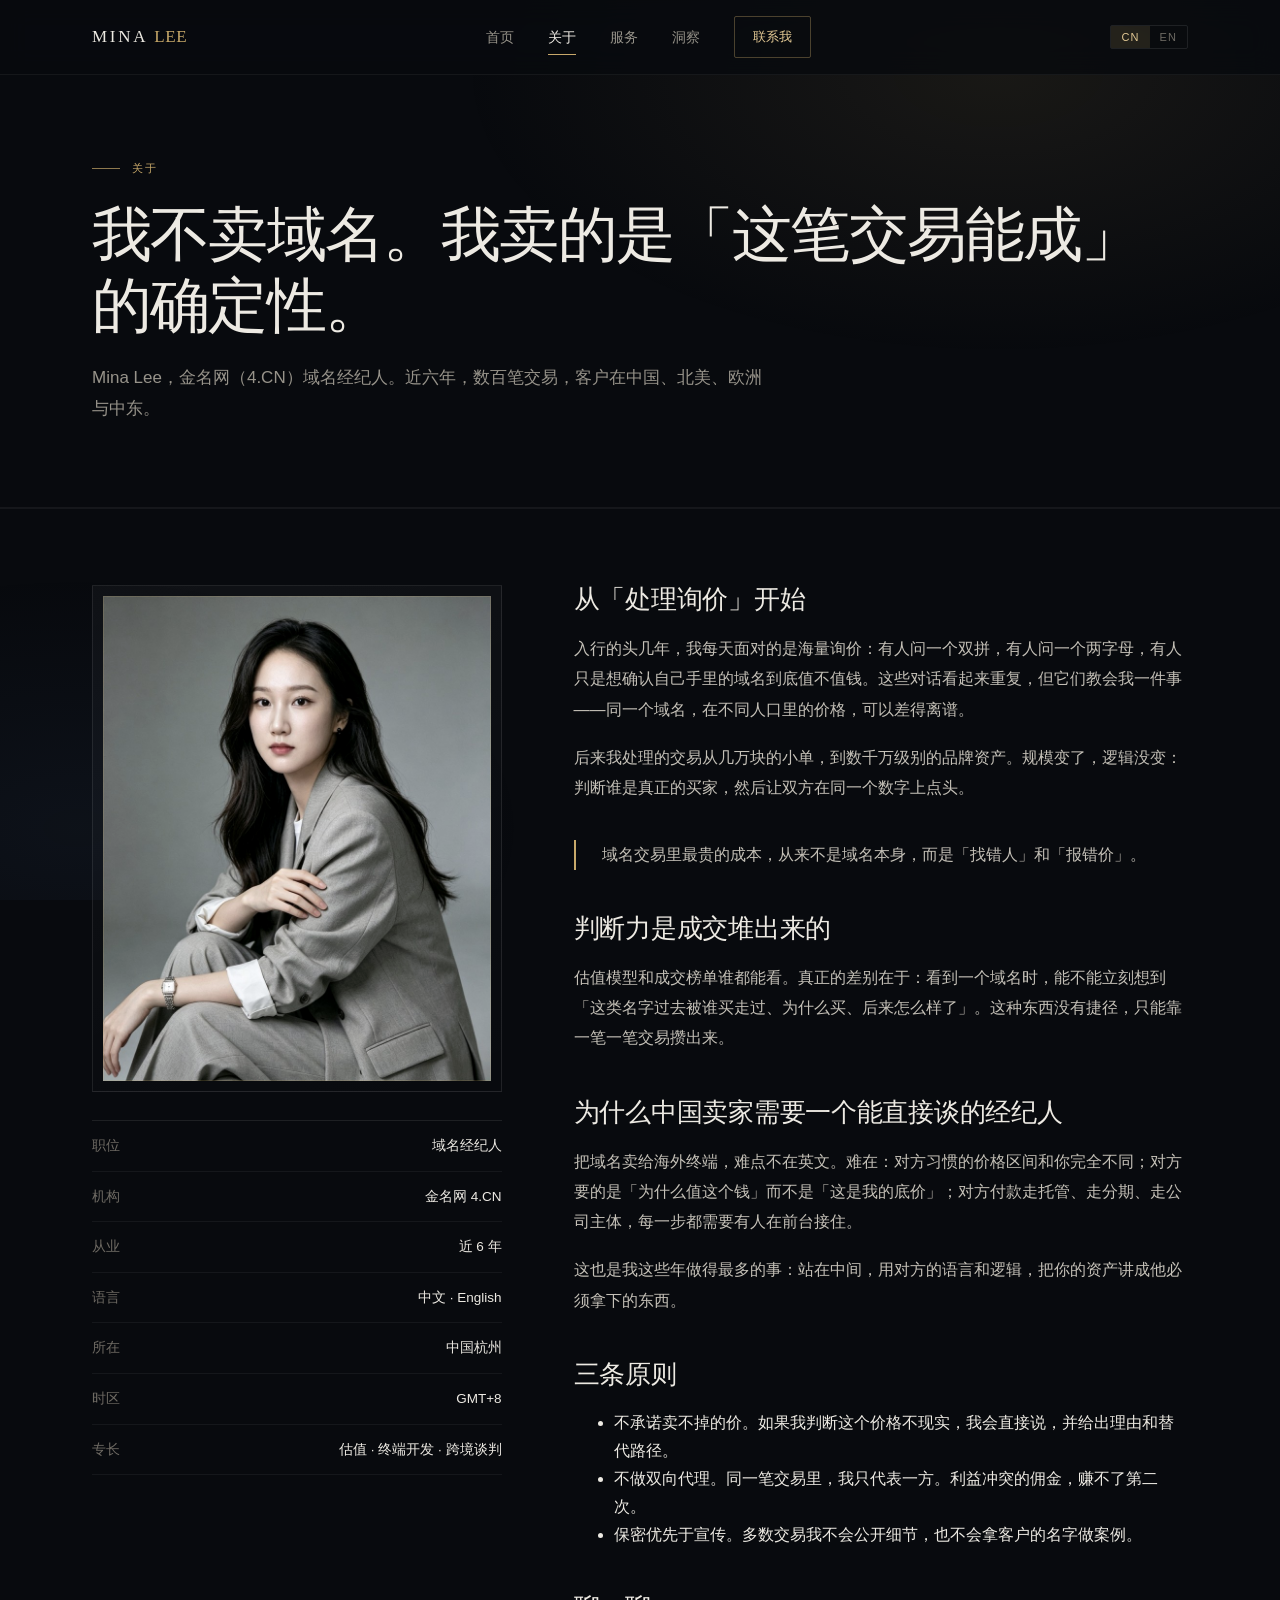
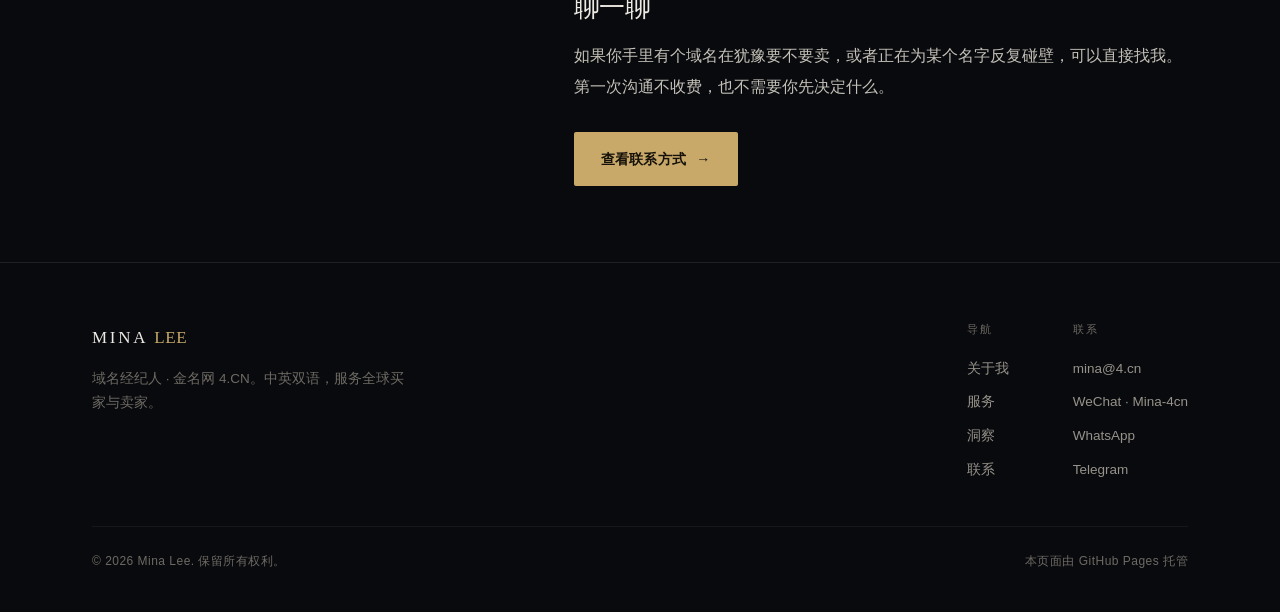
==== about.html @ 1bd28a4d "Migrate canonical URL to minalee3.com; add canonical, OG/Twitter cards, social cover" ====
<!DOCTYPE html>
<html lang="zh-CN">
<head>
<meta charset="UTF-8">
<meta name="viewport" content="width=device-width, initial-scale=1">
<title>关于 Mina Lee — 域名经纪人</title>
<meta name="description" content="Mina Lee，金名网（4.cn）域名经纪人。近六年经手数百笔域名交易，中英双语跨境谈判，服务国内卖家与海外买家。">
<meta name="theme-color" content="#080A0E">
<link rel="canonical" href="https://minalee3.com/about.html">
<meta property="og:title" content="关于 Mina Lee — 域名经纪人">
<meta property="og:description" content="Mina Lee，金名网（4.cn）域名经纪人。近六年经手数百笔域名交易，中英双语跨境谈判，服务国内卖家与海外买家。">
<meta property="og:url" content="https://minalee3.com/about.html">
<meta property="og:site_name" content="Mina Lee">
<meta property="og:type" content="website">
<meta property="og:image" content="https://minalee3.com/assets/og-cover.jpg">
<meta property="og:image:width" content="1200">
<meta property="og:image:height" content="630">
<meta property="og:image:alt" content="Mina Lee — Domain Broker at 4.CN">
<meta property="og:locale" content="zh_CN">
<meta property="og:locale:alternate" content="en_US">
<meta name="twitter:card" content="summary_large_image">
<meta name="twitter:image" content="https://minalee3.com/assets/og-cover.jpg">
<link rel="icon" href="favicon.svg" type="image/svg+xml">
<link rel="stylesheet" href="assets/style.css">
</head>
<body data-title-zh="关于 Mina Lee — 域名经纪人" data-title-en="About Mina Lee — Domain Broker">

<header class="site-header">
  <div class="wrap header-inner">
    <a class="brand" href="index.html">MINA<span>LEE</span></a>
    <nav class="nav" id="nav">
      <a href="index.html" data-zh="首页" data-en="Home">首页</a>
      <a href="about.html" class="is-current" data-zh="关于" data-en="About">关于</a>
      <a href="services.html" data-zh="服务" data-en="Services">服务</a>
      <a href="insights.html" data-zh="洞察" data-en="Insights">洞察</a>
      <a href="contact.html" class="nav-cta" data-zh="联系我" data-en="Get in touch">联系我</a>
    </nav>
    <div class="header-right">
      <div class="lang" role="group" aria-label="Language">
        <button type="button" data-lang="zh" class="is-active">CN</button>
        <button type="button" data-lang="en">EN</button>
      </div>
      <button class="menu-btn" type="button" aria-label="Menu"><i></i></button>
    </div>
  </div>
</header>

<main>

  <section class="page-head">
    <div class="wrap">
      <p class="eyebrow" data-zh="关于" data-en="About">关于</p>
      <h1 data-zh="我不卖域名。我卖的是「这笔交易能成」的确定性。" data-en="I don't sell domains. I sell certainty that the deal closes.">我不卖域名。我卖的是「这笔交易能成」的确定性。</h1>
      <p class="lede" data-zh="Mina Lee，金名网（4.CN）域名经纪人。近六年，数百笔交易，客户在中国、北美、欧洲与中东。"
         data-en="Mina Lee, domain broker at 4.CN. Nearly six years, hundreds of transactions, clients across China, North America, Europe and the Middle East.">Mina Lee，金名网（4.CN）域名经纪人。近六年，数百笔交易，客户在中国、北美、欧洲与中东。</p>
    </div>
  </section>

  <section class="block tight">
    <div class="wrap">
      <div class="about-grid">

        <aside class="side">
          <div class="portrait-frame">
            <img src="assets/portrait.jpg" alt="Mina Lee, domain broker at 4.CN" width="800" height="1000">
          </div>
          <dl class="facts">
            <div class="fact"><dt data-zh="职位" data-en="Role">职位</dt><dd data-zh="域名经纪人" data-en="Domain Broker">域名经纪人</dd></div>
            <div class="fact"><dt data-zh="机构" data-en="Firm">机构</dt><dd>金名网 4.CN</dd></div>
            <div class="fact"><dt data-zh="从业" data-en="Since">从业</dt><dd data-zh="近 6 年" data-en="~6 years">近 6 年</dd></div>
            <div class="fact"><dt data-zh="语言" data-en="Languages">语言</dt><dd data-zh="中文 · English" data-en="Mandarin · English">中文 · English</dd></div>
            <div class="fact"><dt data-zh="所在" data-en="Based in">所在</dt><dd data-zh="中国杭州" data-en="Hangzhou, China">中国杭州</dd></div>
            <div class="fact"><dt data-zh="时区" data-en="Timezone">时区</dt><dd>GMT+8</dd></div>
            <div class="fact"><dt data-zh="专长" data-en="Focus">专长</dt><dd data-zh="估值 · 终端开发 · 跨境谈判" data-en="Valuation · Outreach · Cross-border">估值 · 终端开发 · 跨境谈判</dd></div>
          </dl>
        </aside>

        <div class="prose">
          <h2 data-zh="从「处理询价」开始" data-en="Starting from the inbox">从「处理询价」开始</h2>
          <p data-zh="入行的头几年，我每天面对的是海量询价：有人问一个双拼，有人问一个两字母，有人只是想确认自己手里的域名到底值不值钱。这些对话看起来重复，但它们教会我一件事——同一个域名，在不同人口里的价格，可以差得离谱。"
             data-en="My first years were spent in the inbox: quote requests for pinyin names, two-letter .coms, and plenty of owners simply asking what their name was worth. The conversations looked repetitive, but they taught me one thing — the same domain can carry wildly different prices depending on who is asking.">入行的头几年，我每天面对的是海量询价：有人问一个双拼，有人问一个两字母，有人只是想确认自己手里的域名到底值不值钱。这些对话看起来重复，但它们教会我一件事——同一个域名，在不同人口里的价格，可以差得离谱。</p>

          <p data-zh="后来我处理的交易从几万块的小单，到数千万级别的品牌资产。规模变了，逻辑没变：判断谁是真正的买家，然后让双方在同一个数字上点头。"
             data-en="Later the deals ranged from tens of thousands of RMB to brand assets in the tens of millions. The scale changed; the logic didn't — identify the real buyer, then get both sides to nod at the same number.">后来我处理的交易从几万块的小单，到数千万级别的品牌资产。规模变了，逻辑没变：判断谁是真正的买家，然后让双方在同一个数字上点头。</p>

          <p class="pull" data-zh="域名交易里最贵的成本，从来不是域名本身，而是「找错人」和「报错价」。"
             data-en="The most expensive thing in a domain deal is never the domain. It's talking to the wrong person, and quoting the wrong number.">域名交易里最贵的成本，从来不是域名本身，而是「找错人」和「报错价」。</p>

          <h2 data-zh="判断力是成交堆出来的" data-en="Judgement is built from closings">判断力是成交堆出来的</h2>
          <p data-zh="估值模型和成交榜单谁都能看。真正的差别在于：看到一个域名时，能不能立刻想到「这类名字过去被谁买走过、为什么买、后来怎么样了」。这种东西没有捷径，只能靠一笔一笔交易攒出来。"
             data-en="Anyone can read a valuation model or a sales chart. The difference is whether you can look at a new name and immediately recall who bought something like it, why, and what happened next. There is no shortcut to that — only transaction after transaction.">估值模型和成交榜单谁都能看。真正的差别在于：看到一个域名时，能不能立刻想到「这类名字过去被谁买走过、为什么买、后来怎么样了」。这种东西没有捷径，只能靠一笔一笔交易攒出来。</p>

          <h2 data-zh="为什么中国卖家需要一个能直接谈的经纪人" data-en="Why Chinese sellers need a broker who can actually talk">为什么中国卖家需要一个能直接谈的经纪人</h2>
          <p data-zh="把域名卖给海外终端，难点不在英文。难在：对方习惯的价格区间和你完全不同；对方要的是「为什么值这个钱」而不是「这是我的底价」；对方付款走托管、走分期、走公司主体，每一步都需要有人在前台接住。"
             data-en="Selling to an overseas end-user is not mainly a language problem. Their price expectations differ from yours; they want a reason, not a floor; payment runs through escrow, instalments and corporate entities — and someone has to hold every step together.">把域名卖给海外终端，难点不在英文。难在：对方习惯的价格区间和你完全不同；对方要的是「为什么值这个钱」而不是「这是我的底价」；对方付款走托管、走分期、走公司主体，每一步都需要有人在前台接住。</p>
          <p data-zh="这也是我这些年做得最多的事：站在中间，用对方的语言和逻辑，把你的资产讲成他必须拿下的东西。"
             data-en="That is most of what I have done for years: standing in the middle, using their language and their logic, to reframe your asset as something they have to own.">这也是我这些年做得最多的事：站在中间，用对方的语言和逻辑，把你的资产讲成他必须拿下的东西。</p>

          <h2 data-zh="三条原则" data-en="Three principles">三条原则</h2>
          <ul>
            <li data-zh="不承诺卖不掉的价。如果我判断这个价格不现实，我会直接说，并给出理由和替代路径。" data-en="No promises I can't keep. If a price is unrealistic, I say so, with reasons and alternatives.">不承诺卖不掉的价。如果我判断这个价格不现实，我会直接说，并给出理由和替代路径。</li>
            <li data-zh="不做双向代理。同一笔交易里，我只代表一方。利益冲突的佣金，赚不了第二次。" data-en="Never represent both sides. One mandate per deal — conflicted commission is a one-time gain.">不做双向代理。同一笔交易里，我只代表一方。利益冲突的佣金，赚不了第二次。</li>
            <li data-zh="保密优先于宣传。多数交易我不会公开细节，也不会拿客户的名字做案例。" data-en="Confidentiality over marketing. Most deals stay private, and client names are never used as case studies.">保密优先于宣传。多数交易我不会公开细节，也不会拿客户的名字做案例。</li>
          </ul>

          <h2 data-zh="聊一聊" data-en="Let's talk">聊一聊</h2>
          <p data-zh="如果你手里有个域名在犹豫要不要卖，或者正在为某个名字反复碰壁，可以直接找我。第一次沟通不收费，也不需要你先决定什么。"
             data-en="If you're sitting on a name and unsure whether to sell, or you've hit a wall on one you want to buy, just reach out. The first conversation is free and commits you to nothing.">如果你手里有个域名在犹豫要不要卖，或者正在为某个名字反复碰壁，可以直接找我。第一次沟通不收费，也不需要你先决定什么。</p>
          <a class="btn btn-primary" href="contact.html" style="margin-top:12px;">
            <span data-zh="查看联系方式" data-en="Contact details">查看联系方式</span><span class="arw">→</span>
          </a>
        </div>

      </div>
    </div>
  </section>

</main>

<footer class="site-footer">
  <div class="wrap">
    <div class="foot-grid">
      <div class="foot-brand">
        <a class="brand" href="index.html">MINA<span>LEE</span></a>
        <p data-zh="域名经纪人 · 金名网 4.CN。中英双语，服务全球买家与卖家。"
           data-en="Domain broker at 4.CN. Bilingual service for buyers and sellers worldwide.">域名经纪人 · 金名网 4.CN。中英双语，服务全球买家与卖家。</p>
      </div>
      <div class="foot-links">
        <div class="foot-col">
          <h4 data-zh="导航" data-en="Site">导航</h4>
          <a href="about.html" data-zh="关于我" data-en="About">关于我</a>
          <a href="services.html" data-zh="服务" data-en="Services">服务</a>
          <a href="insights.html" data-zh="洞察" data-en="Insights">洞察</a>
          <a href="contact.html" data-zh="联系" data-en="Contact">联系</a>
        </div>
        <div class="foot-col">
          <h4 data-zh="联系" data-en="Reach me">联系</h4>
          <a href="mailto:mina@4.cn">mina@4.cn</a>
          <a href="contact.html">WeChat · Mina-4cn</a>
          <a href="https://wa.me/8618758298970" target="_blank" rel="noopener">WhatsApp</a>
          <a href="https://t.me/minalee309" target="_blank" rel="noopener">Telegram</a>
        </div>
      </div>
    </div>
    <div class="foot-bottom">
      <span>© <span id="yr">2026</span> Mina Lee. <span data-zh="保留所有权利。" data-en="All rights reserved.">保留所有权利。</span></span>
      <span data-zh="本页面由 GitHub Pages 托管" data-en="Hosted on GitHub Pages">本页面由 GitHub Pages 托管</span>
    </div>
  </div>
</footer>

<script src="assets/main.js"></script>
</body>
</html>
---- assets/style.css ----
/* ==========================================================================
   Mina Lee — Domain Broker
   Dark editorial theme · bilingual
   ========================================================================== */

:root {
  --bg: #080A0E;
  --bg-2: #0C0F15;
  --panel: #10141C;
  --panel-2: #141922;
  --line: rgba(255, 255, 255, 0.09);
  --line-soft: rgba(255, 255, 255, 0.055);
  --gold: #C8A96A;
  --gold-soft: #E2C894;
  --gold-dim: rgba(200, 169, 106, 0.35);
  --text: #EDEAE3;
  --muted: #97938A;
  --muted-2: #6E6A63;
  --serif: "Georgia", "Times New Roman", "Songti SC", "Noto Serif SC", "Source Han Serif SC", serif;
  --sans: -apple-system, BlinkMacSystemFont, "SF Pro Text", "Helvetica Neue", "PingFang SC", "Hiragino Sans GB", "Microsoft YaHei", sans-serif;
  --wrap: 1160px;
  --ease: cubic-bezier(0.22, 0.61, 0.36, 1);
}

* { box-sizing: border-box; }

html {
  scroll-behavior: smooth;
  -webkit-text-size-adjust: 100%;
}

body {
  margin: 0;
  background: var(--bg);
  color: var(--text);
  font-family: var(--sans);
  font-size: 16px;
  line-height: 1.75;
  -webkit-font-smoothing: antialiased;
  text-rendering: optimizeLegibility;
}

body::before {
  content: "";
  position: fixed;
  inset: 0;
  pointer-events: none;
  z-index: 0;
  background:
    radial-gradient(60% 45% at 78% 8%, rgba(200, 169, 106, 0.09), transparent 70%),
    radial-gradient(50% 40% at 6% 92%, rgba(80, 110, 160, 0.08), transparent 70%);
}

img { max-width: 100%; display: block; }

a {
  color: inherit;
  text-decoration: none;
  transition: color 0.25s var(--ease), border-color 0.25s var(--ease), background 0.25s var(--ease);
}

::selection { background: rgba(200, 169, 106, 0.28); color: #fff; }

.wrap {
  width: 100%;
  max-width: var(--wrap);
  margin: 0 auto;
  padding: 0 32px;
  position: relative;
  z-index: 1;
}

/* ---------- Type ---------- */

h1, h2, h3, h4 {
  font-family: var(--serif);
  font-weight: 400;
  letter-spacing: -0.01em;
  margin: 0;
  line-height: 1.18;
}

p { margin: 0 0 1.1em; }

.eyebrow {
  font-family: var(--sans);
  font-size: 11px;
  letter-spacing: 0.22em;
  text-transform: uppercase;
  color: var(--gold);
  margin: 0 0 22px;
  display: flex;
  align-items: center;
  gap: 12px;
}

.eyebrow::before {
  content: "";
  width: 28px;
  height: 1px;
  background: var(--gold);
  opacity: 0.7;
}

.lede {
  color: var(--muted);
  font-size: 17px;
  line-height: 1.85;
  max-width: 40em;
}

.section-head {
  max-width: 760px;
  margin-bottom: 56px;
}

.section-head h2 {
  font-size: clamp(28px, 3.4vw, 44px);
  margin-bottom: 18px;
}

.section-head p {
  color: var(--muted);
  font-size: 16px;
  margin: 0;
}

section.block {
  padding: 104px 0;
  border-top: 1px solid var(--line-soft);
  position: relative;
  z-index: 1;
}

section.block.tight { padding: 76px 0; }

/* ---------- Header ---------- */

.site-header {
  position: sticky;
  top: 0;
  z-index: 50;
  background: rgba(8, 10, 14, 0.82);
  backdrop-filter: saturate(180%) blur(14px);
  -webkit-backdrop-filter: saturate(180%) blur(14px);
  border-bottom: 1px solid var(--line-soft);
}

.header-inner {
  display: flex;
  align-items: center;
  justify-content: space-between;
  gap: 24px;
  height: 74px;
}

.brand {
  font-family: var(--serif);
  font-size: 17px;
  letter-spacing: 0.16em;
  white-space: nowrap;
}

.brand span {
  color: var(--gold);
  margin-left: 6px;
  letter-spacing: 0.04em;
}

.nav {
  display: flex;
  align-items: center;
  gap: 34px;
  font-size: 14px;
}

.nav a {
  color: var(--muted);
  position: relative;
  padding: 4px 0;
}

.nav a:hover, .nav a.is-current { color: var(--text); }

.nav a.is-current::after {
  content: "";
  position: absolute;
  left: 0;
  right: 0;
  bottom: -2px;
  height: 1px;
  background: var(--gold);
}

.nav-cta {
  border: 1px solid var(--gold-dim) !important;
  padding: 9px 18px !important;
  color: var(--gold-soft) !important;
  border-radius: 2px;
  font-size: 13px;
}

.nav-cta:hover {
  background: rgba(200, 169, 106, 0.1);
  border-color: var(--gold) !important;
}

.header-right {
  display: flex;
  align-items: center;
  gap: 16px;
}

.lang {
  display: flex;
  border: 1px solid var(--line);
  border-radius: 2px;
  overflow: hidden;
}

.lang button {
  appearance: none;
  border: 0;
  background: transparent;
  color: var(--muted-2);
  font-family: var(--sans);
  font-size: 11px;
  letter-spacing: 0.1em;
  padding: 5px 10px;
  cursor: pointer;
  transition: all 0.2s var(--ease);
}

.lang button.is-active {
  background: rgba(200, 169, 106, 0.14);
  color: var(--gold-soft);
}

.menu-btn {
  display: none;
  appearance: none;
  background: transparent;
  border: 1px solid var(--line);
  border-radius: 2px;
  width: 38px;
  height: 34px;
  cursor: pointer;
  position: relative;
}

.menu-btn i,
.menu-btn i::before,
.menu-btn i::after {
  position: absolute;
  left: 50%;
  width: 16px;
  height: 1px;
  background: var(--text);
  transform: translateX(-50%);
  transition: 0.25s var(--ease);
}

.menu-btn i { top: 50%; }
.menu-btn i::before { content: ""; top: -5px; left: 0; transform: none; }
.menu-btn i::after { content: ""; top: 5px; left: 0; transform: none; }

/* ---------- Hero ---------- */

.hero {
  padding: 96px 0 88px;
  position: relative;
  z-index: 1;
}

.hero-grid {
  display: grid;
  grid-template-columns: 1.12fr 0.88fr;
  gap: 72px;
  align-items: center;
}

.hero h1 {
  font-size: clamp(46px, 6.6vw, 86px);
  line-height: 0.98;
  letter-spacing: -0.03em;
  margin-bottom: 26px;
}

.hero h1 em {
  font-style: normal;
  color: var(--gold);
}

.hero-sub {
  font-family: var(--serif);
  font-size: clamp(20px, 2.3vw, 27px);
  line-height: 1.5;
  color: var(--text);
  margin: 0 0 22px;
  max-width: 17em;
}

.hero-copy {
  color: var(--muted);
  font-size: 16px;
  max-width: 34em;
  margin-bottom: 34px;
}

.actions {
  display: flex;
  flex-wrap: wrap;
  gap: 14px;
  margin-bottom: 56px;
}

.btn {
  display: inline-flex;
  align-items: center;
  gap: 10px;
  padding: 14px 26px;
  border-radius: 2px;
  font-size: 14px;
  letter-spacing: 0.02em;
  border: 1px solid transparent;
}

.btn-primary {
  background: var(--gold);
  color: #16120A;
  font-weight: 600;
}

.btn-primary:hover { background: var(--gold-soft); }

.btn-ghost {
  border-color: var(--line);
  color: var(--text);
}

.btn-ghost:hover { border-color: var(--gold-dim); color: var(--gold-soft); }

.btn .arw { transition: transform 0.25s var(--ease); }
.btn:hover .arw { transform: translateX(4px); }

/* stats */

.stats {
  display: grid;
  grid-template-columns: repeat(4, 1fr);
  border-top: 1px solid var(--line);
  padding-top: 30px;
  gap: 18px;
}

.stat .num {
  font-family: var(--serif);
  font-size: clamp(22px, 2.5vw, 30px);
  line-height: 1.2;
  color: var(--text);
  display: block;
  white-space: nowrap;
}

.stat .num small {
  font-size: 13px;
  color: var(--muted);
  margin-left: 3px;
  font-family: var(--sans);
}

.stat .num .cur {
  font-family: var(--sans);
  font-size: 0.62em;
  margin-right: 1px;
  color: var(--muted);
  vertical-align: 0.12em;
}

.stat .lab {
  font-size: 11px;
  letter-spacing: 0.12em;
  text-transform: uppercase;
  color: var(--muted-2);
  margin-top: 8px;
  display: block;
  line-height: 1.45;
}

/* portrait */

.portrait {
  position: relative;
}

.portrait-frame {
  position: relative;
  border: 1px solid var(--line);
  padding: 10px;
  background: linear-gradient(160deg, rgba(255,255,255,0.035), rgba(255,255,255,0.005));
}

.portrait-frame::after {
  content: "";
  position: absolute;
  inset: 10px;
  border: 1px solid rgba(200, 169, 106, 0.18);
  pointer-events: none;
}

.portrait-frame img {
  width: 100%;
  height: auto;
  aspect-ratio: 4 / 5;
  object-fit: cover;
  filter: grayscale(0.15) contrast(1.02);
}

.portrait-tag {
  position: absolute;
  left: -18px;
  bottom: 34px;
  background: var(--bg);
  border: 1px solid var(--line);
  border-left: 2px solid var(--gold);
  padding: 10px 16px;
  font-size: 11px;
  letter-spacing: 0.14em;
  text-transform: uppercase;
  color: var(--muted);
}

/* ---------- Cards / services ---------- */

.svc-grid {
  display: grid;
  grid-template-columns: repeat(3, 1fr);
  gap: 1px;
  background: var(--line);
  border: 1px solid var(--line);
}

.svc {
  background: var(--bg);
  padding: 40px 32px 44px;
  transition: background 0.3s var(--ease);
  position: relative;
}

.svc:hover { background: var(--panel); }

.svc .idx {
  font-size: 11px;
  letter-spacing: 0.16em;
  color: var(--gold);
  display: block;
  margin-bottom: 26px;
}

.svc h3 {
  font-size: 21px;
  margin-bottom: 14px;
}

.svc p {
  font-size: 14.5px;
  color: var(--muted);
  line-height: 1.8;
  margin-bottom: 0;
}

.svc ul {
  list-style: none;
  margin: 20px 0 0;
  padding: 0;
  font-size: 13.5px;
  color: var(--muted);
}

.svc ul li {
  padding: 7px 0;
  border-top: 1px solid var(--line-soft);
  display: flex;
  gap: 10px;
}

.svc ul li::before {
  content: "—";
  color: var(--gold-dim);
}

/* ---------- Process ---------- */

.steps {
  display: grid;
  grid-template-columns: repeat(4, 1fr);
  gap: 40px;
  counter-reset: step;
}

.step {
  border-top: 1px solid var(--line);
  padding-top: 24px;
  position: relative;
}

.step::before {
  counter-increment: step;
  content: "0" counter(step);
  font-family: var(--serif);
  font-size: 13px;
  color: var(--gold);
  letter-spacing: 0.1em;
  display: block;
  margin-bottom: 14px;
}

.step h3 {
  font-size: 17px;
  margin-bottom: 10px;
}

.step p {
  font-size: 14px;
  color: var(--muted);
  margin: 0;
  line-height: 1.8;
}

/* ---------- Case studies ---------- */

.cases {
  display: grid;
  grid-template-columns: repeat(3, 1fr);
  gap: 24px;
}

.case {
  border: 1px solid var(--line);
  background: linear-gradient(180deg, rgba(255,255,255,0.022), transparent 55%);
  padding: 30px 28px 32px;
  display: flex;
  flex-direction: column;
  transition: border-color 0.3s var(--ease), transform 0.3s var(--ease);
}

.case:hover {
  border-color: var(--gold-dim);
  transform: translateY(-3px);
}

.case .kind {
  font-size: 10.5px;
  letter-spacing: 0.18em;
  text-transform: uppercase;
  color: var(--gold);
  margin-bottom: 18px;
}

.case h3 {
  font-size: 22px;
  margin-bottom: 6px;
  font-family: var(--serif);
}

.case .amount {
  font-family: var(--serif);
  font-size: 26px;
  color: var(--gold-soft);
  margin: 14px 0 18px;
  letter-spacing: -0.01em;
}

.case .amount small {
  font-size: 12px;
  color: var(--muted-2);
  font-family: var(--sans);
  letter-spacing: 0.06em;
  display: block;
  margin-top: 4px;
}

.case p {
  font-size: 14px;
  color: var(--muted);
  line-height: 1.8;
  margin: 0;
}

.case .meta {
  margin-top: auto;
  padding-top: 20px;
  border-top: 1px solid var(--line-soft);
  font-size: 12px;
  color: var(--muted-2);
  display: flex;
  justify-content: space-between;
  letter-spacing: 0.04em;
}

/* ---------- Talks (discretion section) ---------- */

.talks {
  display: grid;
  grid-template-columns: repeat(3, 1fr);
  gap: 36px;
}

.talk {
  border-top: 1px solid var(--line);
  padding-top: 22px;
}

.talk h3 {
  font-size: 16.5px;
  margin-bottom: 10px;
}

.talk p {
  font-size: 14px;
  color: var(--muted);
  margin: 0;
  line-height: 1.8;
}

/* ---------- Quotes ---------- */

.quotes {
  display: grid;
  grid-template-columns: repeat(2, 1fr);
  gap: 24px;
}

.quote {
  border-left: 2px solid var(--gold-dim);
  padding: 6px 0 6px 28px;
}

.quote p {
  font-family: var(--serif);
  font-size: 19px;
  line-height: 1.65;
  color: var(--text);
  margin-bottom: 18px;
}

.quote cite {
  font-style: normal;
  font-size: 12.5px;
  color: var(--muted-2);
  letter-spacing: 0.08em;
  text-transform: uppercase;
}

/* ---------- List rows (insights) ---------- */

.rows { border-top: 1px solid var(--line); }

.row {
  display: grid;
  grid-template-columns: 120px 1fr auto;
  gap: 32px;
  align-items: baseline;
  padding: 26px 0;
  border-bottom: 1px solid var(--line-soft);
  transition: background 0.25s var(--ease), padding 0.25s var(--ease);
}

.row:hover { background: rgba(255, 255, 255, 0.02); }

.row .date {
  font-size: 12px;
  color: var(--muted-2);
  letter-spacing: 0.08em;
}

.row h3 {
  font-size: 19px;
  margin: 0 0 6px;
}

.row p {
  font-size: 14px;
  color: var(--muted);
  margin: 0;
}

.row .go {
  font-size: 12px;
  color: var(--gold);
  letter-spacing: 0.1em;
  white-space: nowrap;
}

/* ---------- CTA band ---------- */

.cta-band {
  border: 1px solid var(--line);
  background:
    radial-gradient(80% 120% at 12% 0%, rgba(200, 169, 106, 0.10), transparent 60%),
    var(--panel);
  padding: 64px 56px;
  display: flex;
  align-items: center;
  justify-content: space-between;
  gap: 40px;
  flex-wrap: wrap;
}

.cta-band h2 {
  font-size: clamp(26px, 3vw, 38px);
  margin-bottom: 12px;
}

.cta-band p {
  color: var(--muted);
  margin: 0;
  max-width: 46ch;
  font-size: 15px;
}

/* ---------- Contact ---------- */

.contact-grid {
  display: grid;
  grid-template-columns: 1fr 0.72fr;
  gap: 64px;
  align-items: start;
}

.cm-list { border-top: 1px solid var(--line); }

.cm {
  display: grid;
  grid-template-columns: 120px 1fr;
  gap: 20px;
  padding: 22px 0;
  border-bottom: 1px solid var(--line-soft);
  align-items: center;
}

.cm .k {
  font-size: 11px;
  letter-spacing: 0.16em;
  text-transform: uppercase;
  color: var(--muted-2);
}

.cm .v {
  font-size: 17px;
  color: var(--text);
  word-break: break-all;
}

.cm a.v:hover { color: var(--gold-soft); }

.qr-stack {
  display: grid;
  gap: 18px;
}

.qr-card {
  border: 1px solid var(--line);
  padding: 22px 20px 20px;
  text-align: center;
  background: linear-gradient(180deg, rgba(255,255,255,0.025), transparent);
}

.qr-card img {
  margin: 0 auto 16px;
  width: 100%;
  max-width: 190px;
  height: auto;
  border-radius: 2px;
}

.qr-card .cap {
  font-size: 12px;
  color: var(--muted);
  letter-spacing: 0.06em;
  line-height: 1.7;
}

.qr-card .cap strong {
  color: var(--text);
  font-weight: 600;
  letter-spacing: 0.1em;
  display: block;
  margin-bottom: 4px;
  font-size: 12.5px;
}

/* ---------- Article ---------- */

.article {
  max-width: 720px;
  margin: 0 auto;
}

.article h1 {
  font-size: clamp(30px, 3.6vw, 42px);
  margin: 24px 0 20px;
  letter-spacing: -0.02em;
}

.article .post-meta {
  font-size: 12px;
  letter-spacing: 0.12em;
  text-transform: uppercase;
  color: var(--muted-2);
  padding-bottom: 28px;
  border-bottom: 1px solid var(--line);
  margin-bottom: 40px;
}

.article h2 {
  font-size: 25px;
  margin: 46px 0 16px;
}

.article p, .article li {
  color: #C9C5BC;
  font-size: 16.5px;
  line-height: 1.9;
}

.article ul, .article ol { padding-left: 22px; }
.article li { margin-bottom: 10px; }

.article blockquote {
  margin: 32px 0;
  padding: 4px 0 4px 26px;
  border-left: 2px solid var(--gold-dim);
  font-family: var(--serif);
  font-size: 20px;
  color: var(--text);
}

.article blockquote p { color: var(--text); font-size: 20px; margin: 0; }

.article .back {
  display: inline-block;
  margin-top: 56px;
  font-size: 13px;
  color: var(--muted);
  letter-spacing: 0.06em;
}

.article .back:hover { color: var(--gold-soft); }

/* ---------- Page header ---------- */

.page-head {
  padding: 84px 0 64px;
  border-bottom: 1px solid var(--line-soft);
}

.page-head h1 {
  font-size: clamp(34px, 5vw, 60px);
  letter-spacing: -0.03em;
  margin-bottom: 20px;
}

/* ---------- About layout ---------- */

.about-grid {
  display: grid;
  grid-template-columns: 0.8fr 1.2fr;
  gap: 72px;
  align-items: start;
}

.about-grid .side { position: sticky; top: 106px; }

.facts { border-top: 1px solid var(--line); margin-top: 28px; }

.fact {
  display: flex;
  justify-content: space-between;
  gap: 16px;
  padding: 13px 0;
  border-bottom: 1px solid var(--line-soft);
  font-size: 13.5px;
}

.fact dt { color: var(--muted-2); margin: 0; }
.fact dd { margin: 0; color: var(--text); text-align: right; }

.prose h2 {
  font-size: 26px;
  margin: 44px 0 18px;
}

.prose h2:first-child { margin-top: 0; }

.prose p { color: #C4C0B7; font-size: 16px; line-height: 1.9; }

.pull {
  font-family: var(--serif);
  font-size: 24px;
  line-height: 1.55;
  color: var(--text);
  border-left: 2px solid var(--gold);
  padding-left: 26px;
  margin: 36px 0;
}

/* ---------- FAQ ---------- */

.faq { border-top: 1px solid var(--line); }

.faq details {
  border-bottom: 1px solid var(--line-soft);
  padding: 4px 0;
}

.faq summary {
  list-style: none;
  cursor: pointer;
  padding: 22px 40px 22px 0;
  font-family: var(--serif);
  font-size: 19px;
  color: var(--text);
  position: relative;
  transition: color 0.25s var(--ease);
}

.faq summary::-webkit-details-marker { display: none; }

.faq summary::after {
  content: "+";
  position: absolute;
  right: 6px;
  top: 50%;
  transform: translateY(-50%);
  font-size: 22px;
  color: var(--gold);
  font-family: var(--sans);
  font-weight: 300;
  transition: transform 0.3s var(--ease);
}

.faq details[open] summary::after { transform: translateY(-50%) rotate(45deg); }
.faq summary:hover { color: var(--gold-soft); }

.faq details p {
  font-size: 15px;
  color: var(--muted);
  line-height: 1.85;
  margin: 0 0 24px;
  max-width: 68ch;
}

/* ---------- Footer ---------- */

.site-footer {
  border-top: 1px solid var(--line);
  padding: 60px 0 40px;
  margin-top: 0;
  position: relative;
  z-index: 1;
}

.foot-grid {
  display: flex;
  justify-content: space-between;
  gap: 40px;
  flex-wrap: wrap;
  margin-bottom: 40px;
}

.foot-brand { max-width: 320px; }

.foot-brand .brand { display: inline-block; margin-bottom: 14px; }

.foot-brand p {
  font-size: 13.5px;
  color: var(--muted-2);
  line-height: 1.8;
  margin: 0;
}

.foot-links {
  display: flex;
  gap: 64px;
}

.foot-col h4 {
  font-family: var(--sans);
  font-size: 10.5px;
  letter-spacing: 0.18em;
  text-transform: uppercase;
  color: var(--muted-2);
  margin-bottom: 16px;
}

.foot-col a {
  display: block;
  font-size: 13.5px;
  color: var(--muted);
  padding: 5px 0;
}

.foot-col a:hover { color: var(--gold-soft); }

.foot-bottom {
  border-top: 1px solid var(--line-soft);
  padding-top: 24px;
  display: flex;
  justify-content: space-between;
  gap: 20px;
  flex-wrap: wrap;
  font-size: 12px;
  color: var(--muted-2);
  letter-spacing: 0.04em;
}

/* ---------- Reveal ---------- */

.reveal {
  opacity: 0;
  transform: translateY(18px);
  transition: opacity 0.8s var(--ease), transform 0.8s var(--ease);
}

.reveal.is-in {
  opacity: 1;
  transform: none;
}

@media (prefers-reduced-motion: reduce) {
  .reveal { opacity: 1; transform: none; transition: none; }
  html { scroll-behavior: auto; }
}

/* ---------- Responsive ---------- */

@media (max-width: 1000px) {
  .hero-grid { grid-template-columns: 1fr; gap: 52px; }
  .portrait { max-width: 420px; }
  .portrait-tag { left: auto; right: -10px; bottom: 20px; }
  .svc-grid { grid-template-columns: 1fr; }
  .cases { grid-template-columns: 1fr; }
  .steps { grid-template-columns: repeat(2, 1fr); gap: 32px; }
  .quotes { grid-template-columns: 1fr; }
  .about-grid { grid-template-columns: 1fr; gap: 48px; }
  .about-grid .side { position: static; }
  .contact-grid { grid-template-columns: 1fr; gap: 44px; }
  .nav { gap: 24px; }
  .stats { grid-template-columns: repeat(2, 1fr); gap: 26px; }
}

@media (max-width: 820px) {
  .wrap { padding: 0 22px; }
  .menu-btn { display: block; }
  .nav {
    position: fixed;
    inset: 74px 0 auto 0;
    background: rgba(8, 10, 14, 0.98);
    border-bottom: 1px solid var(--line);
    flex-direction: column;
    align-items: stretch;
    gap: 0;
    padding: 8px 22px 24px;
    display: none;
  }
  .nav.is-open { display: flex; }
  .nav a {
    padding: 16px 0;
    border-bottom: 1px solid var(--line-soft);
    font-size: 16px;
  }
  .nav a.is-current::after { display: none; }
  .nav-cta { margin-top: 18px; text-align: center; }
  .hero { padding: 64px 0 56px; }
  .actions { flex-direction: column; align-items: stretch; }
  .actions .btn { width: 100%; justify-content: center; }
  section.block { padding: 72px 0; }
  .section-head { margin-bottom: 40px; }
  .row { grid-template-columns: 1fr; gap: 8px; }
  .row .go { display: none; }
  .cta-band { padding: 40px 26px; }
  .page-head { padding: 56px 0 44px; }
  .cm { grid-template-columns: 92px 1fr; }
  .foot-links { gap: 40px; }
  .steps { grid-template-columns: 1fr; }
  .talks { grid-template-columns: 1fr; gap: 28px; }
}
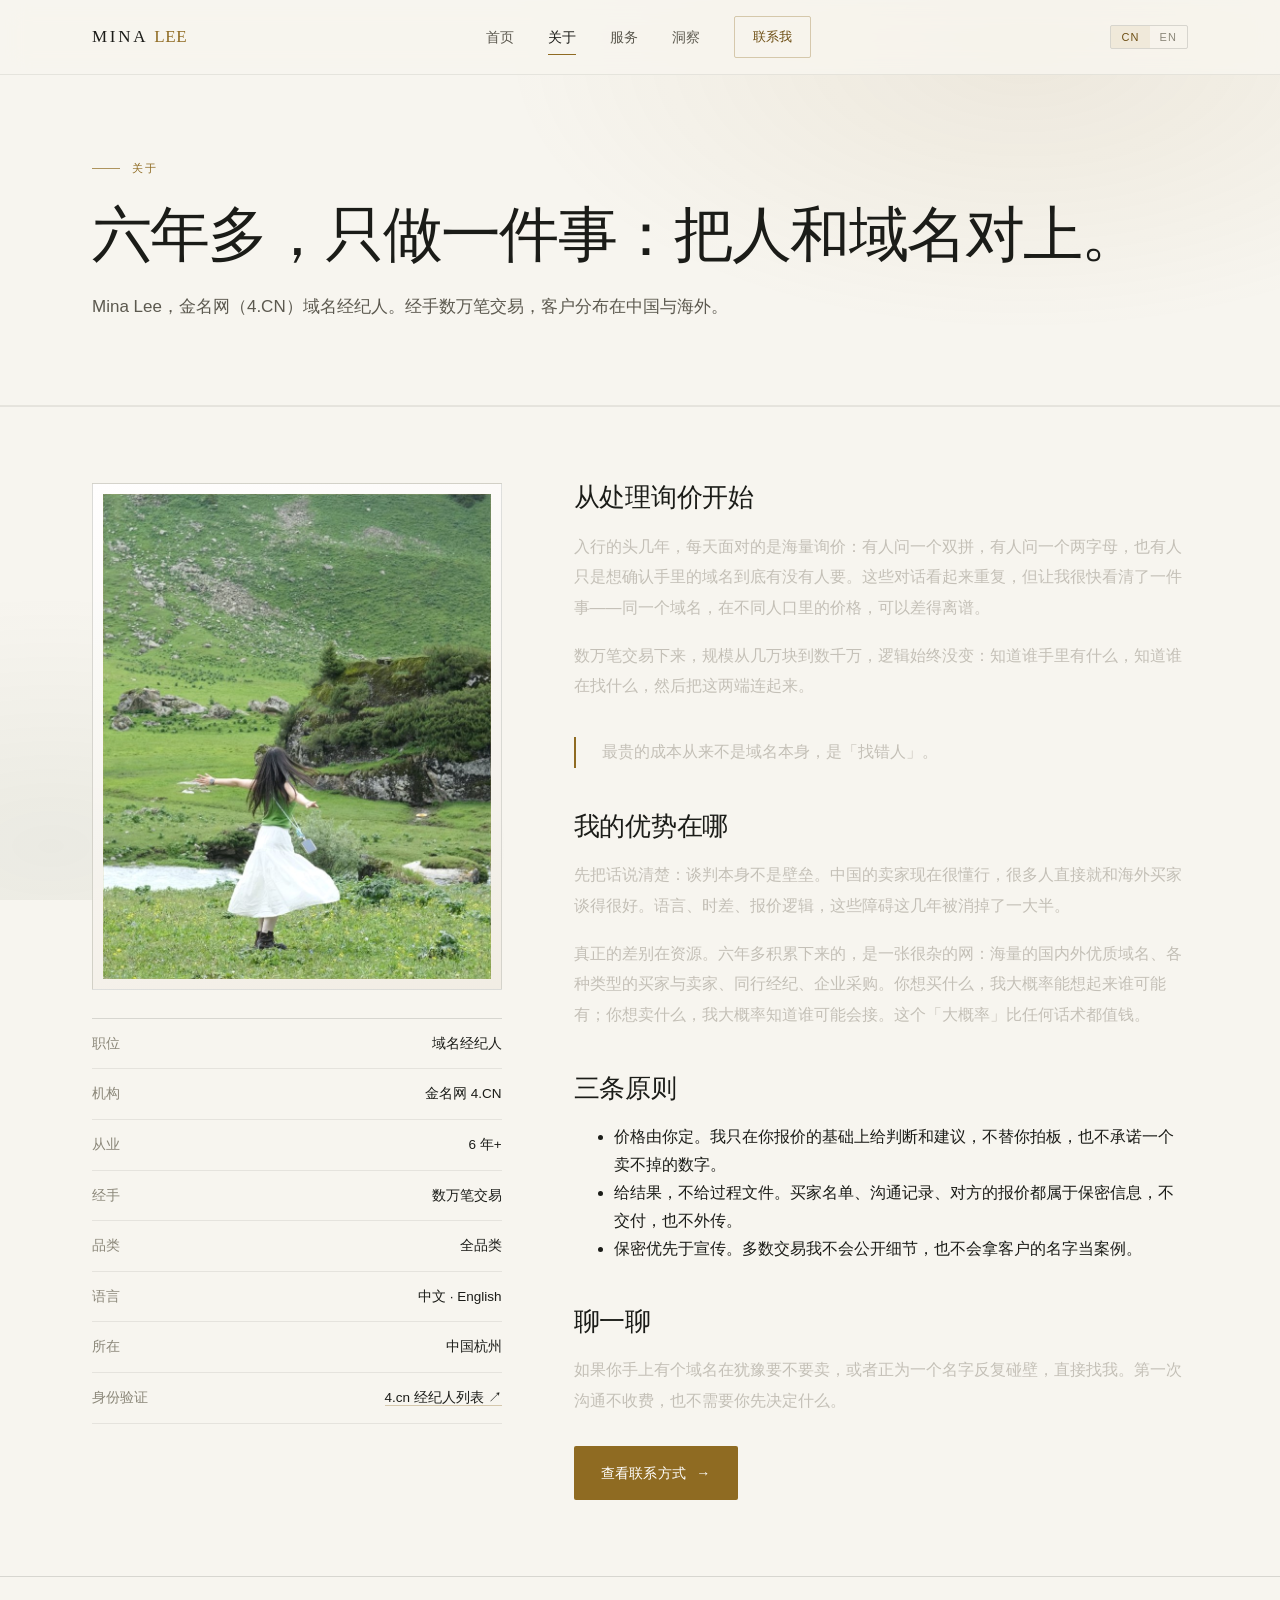
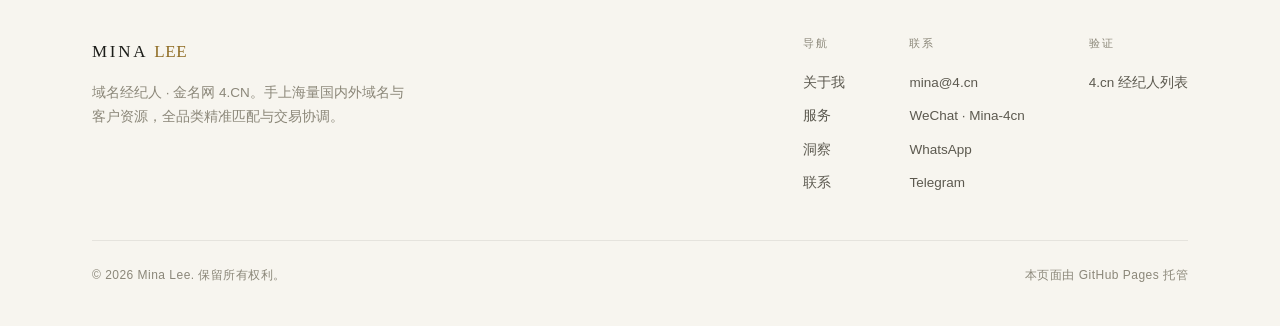
==== commit 9f0b93d0: "Switch to light theme; reposition around resources and matching; add 4.cn verification link; new pho" ====
--- a/about.html
+++ b/about.html
@@ -3,12 +3,12 @@
 <head>
 <meta charset="UTF-8">
 <meta name="viewport" content="width=device-width, initial-scale=1">
-<title>关于 Mina Lee — 域名经纪人</title>
-<meta name="description" content="Mina Lee，金名网（4.cn）域名经纪人。近六年经手数百笔域名交易，中英双语跨境谈判，服务国内卖家与海外买家。">
-<meta name="theme-color" content="#080A0E">
+<title>关于 Mina Lee — 金名网 4.CN 域名经纪人</title>
+<meta name="description" content="Mina Lee，金名网（4.cn）域名经纪人，从业六年多，经手数万笔交易。手上海量国内外域名与客户资源，擅长全品类域名的精准匹配与交易协调。">
+<meta name="theme-color" content="#F7F5EF">
 <link rel="canonical" href="https://minalee3.com/about.html">
-<meta property="og:title" content="关于 Mina Lee — 域名经纪人">
-<meta property="og:description" content="Mina Lee，金名网（4.cn）域名经纪人。近六年经手数百笔域名交易，中英双语跨境谈判，服务国内卖家与海外买家。">
+<meta property="og:title" content="关于 Mina Lee — 4.CN 域名经纪人">
+<meta property="og:description" content="从业六年多，经手数万笔交易。手上海量国内外域名与客户资源。">
 <meta property="og:url" content="https://minalee3.com/about.html">
 <meta property="og:site_name" content="Mina Lee">
 <meta property="og:type" content="website">
@@ -20,10 +20,10 @@
 <meta property="og:locale:alternate" content="en_US">
 <meta name="twitter:card" content="summary_large_image">
 <meta name="twitter:image" content="https://minalee3.com/assets/og-cover.jpg">
-<link rel="icon" href="favicon.svg" type="image/svg+xml">
+<link rel="icon" href="assets/favicon.svg" type="image/svg+xml">
 <link rel="stylesheet" href="assets/style.css">
 </head>
-<body data-title-zh="关于 Mina Lee — 域名经纪人" data-title-en="About Mina Lee — Domain Broker">
+<body data-title-zh="关于 Mina Lee — 金名网 4.CN 域名经纪人" data-title-en="About Mina Lee — Domain Broker at 4.CN">
 
 <header class="site-header">
   <div class="wrap header-inner">
@@ -50,9 +50,10 @@
   <section class="page-head">
     <div class="wrap">
       <p class="eyebrow" data-zh="关于" data-en="About">关于</p>
-      <h1 data-zh="我不卖域名。我卖的是「这笔交易能成」的确定性。" data-en="I don't sell domains. I sell certainty that the deal closes.">我不卖域名。我卖的是「这笔交易能成」的确定性。</h1>
-      <p class="lede" data-zh="Mina Lee，金名网（4.CN）域名经纪人。近六年，数百笔交易，客户在中国、北美、欧洲与中东。"
-         data-en="Mina Lee, domain broker at 4.CN. Nearly six years, hundreds of transactions, clients across China, North America, Europe and the Middle East.">Mina Lee，金名网（4.CN）域名经纪人。近六年，数百笔交易，客户在中国、北美、欧洲与中东。</p>
+      <h1 data-zh="六年多，只做一件事：把人和域名对上。"
+          data-en="Six-plus years of one thing: putting names in front of people.">六年多，只做一件事：把人和域名对上。</h1>
+      <p class="lede" data-zh="Mina Lee，金名网（4.CN）域名经纪人。经手数万笔交易，客户分布在中国与海外。"
+         data-en="Mina Lee, domain broker at 4.CN. Tens of thousands of transactions handled, with clients in China and abroad.">Mina Lee，金名网（4.CN）域名经纪人。经手数万笔交易，客户分布在中国与海外。</p>
     </div>
   </section>
 
@@ -67,45 +68,42 @@
           <dl class="facts">
             <div class="fact"><dt data-zh="职位" data-en="Role">职位</dt><dd data-zh="域名经纪人" data-en="Domain Broker">域名经纪人</dd></div>
             <div class="fact"><dt data-zh="机构" data-en="Firm">机构</dt><dd>金名网 4.CN</dd></div>
-            <div class="fact"><dt data-zh="从业" data-en="Since">从业</dt><dd data-zh="近 6 年" data-en="~6 years">近 6 年</dd></div>
+            <div class="fact"><dt data-zh="从业" data-en="Since">从业</dt><dd data-zh="6 年+" data-en="6+ years">6 年+</dd></div>
+            <div class="fact"><dt data-zh="经手" data-en="Handled">经手</dt><dd data-zh="数万笔交易" data-en="10,000s of deals">数万笔交易</dd></div>
+            <div class="fact"><dt data-zh="品类" data-en="Categories">品类</dt><dd data-zh="全品类" data-en="All categories">全品类</dd></div>
             <div class="fact"><dt data-zh="语言" data-en="Languages">语言</dt><dd data-zh="中文 · English" data-en="Mandarin · English">中文 · English</dd></div>
             <div class="fact"><dt data-zh="所在" data-en="Based in">所在</dt><dd data-zh="中国杭州" data-en="Hangzhou, China">中国杭州</dd></div>
-            <div class="fact"><dt data-zh="时区" data-en="Timezone">时区</dt><dd>GMT+8</dd></div>
-            <div class="fact"><dt data-zh="专长" data-en="Focus">专长</dt><dd data-zh="估值 · 终端开发 · 跨境谈判" data-en="Valuation · Outreach · Cross-border">估值 · 终端开发 · 跨境谈判</dd></div>
+            <div class="fact"><dt data-zh="身份验证" data-en="Verify">身份验证</dt><dd><a href="https://new.4.cn/escrow/agentlist" target="_blank" rel="noopener" style="border-bottom:1px solid var(--gold-dim);" data-zh="4.cn 经纪人列表 ↗" data-en="4.CN broker list ↗">4.cn 经纪人列表 ↗</a></dd></div>
           </dl>
         </aside>
 
         <div class="prose">
-          <h2 data-zh="从「处理询价」开始" data-en="Starting from the inbox">从「处理询价」开始</h2>
-          <p data-zh="入行的头几年，我每天面对的是海量询价：有人问一个双拼，有人问一个两字母，有人只是想确认自己手里的域名到底值不值钱。这些对话看起来重复，但它们教会我一件事——同一个域名，在不同人口里的价格，可以差得离谱。"
-             data-en="My first years were spent in the inbox: quote requests for pinyin names, two-letter .coms, and plenty of owners simply asking what their name was worth. The conversations looked repetitive, but they taught me one thing — the same domain can carry wildly different prices depending on who is asking.">入行的头几年，我每天面对的是海量询价：有人问一个双拼，有人问一个两字母，有人只是想确认自己手里的域名到底值不值钱。这些对话看起来重复，但它们教会我一件事——同一个域名，在不同人口里的价格，可以差得离谱。</p>
+          <h2 data-zh="从处理询价开始" data-en="Starting from the inbox">从处理询价开始</h2>
+          <p data-zh="入行的头几年，每天面对的是海量询价：有人问一个双拼，有人问一个两字母，也有人只是想确认手里的域名到底有没有人要。这些对话看起来重复，但让我很快看清了一件事——同一个域名，在不同人口里的价格，可以差得离谱。"
+             data-en="My first years were spent in the inbox: quote requests for pinyin names, two-letter .coms, and plenty of owners simply asking whether anyone wanted their name at all. Repetitive as it was, it taught me one thing fast — the same domain can carry wildly different prices depending on who is asking.">入行的头几年，每天面对的是海量询价：有人问一个双拼，有人问一个两字母，也有人只是想确认手里的域名到底有没有人要。这些对话看起来重复，但让我很快看清了一件事——同一个域名，在不同人口里的价格，可以差得离谱。</p>
 
-          <p data-zh="后来我处理的交易从几万块的小单，到数千万级别的品牌资产。规模变了，逻辑没变：判断谁是真正的买家，然后让双方在同一个数字上点头。"
-             data-en="Later the deals ranged from tens of thousands of RMB to brand assets in the tens of millions. The scale changed; the logic didn't — identify the real buyer, then get both sides to nod at the same number.">后来我处理的交易从几万块的小单，到数千万级别的品牌资产。规模变了，逻辑没变：判断谁是真正的买家，然后让双方在同一个数字上点头。</p>
+          <p data-zh="数万笔交易下来，规模从几万块到数千万，逻辑始终没变：知道谁手里有什么，知道谁在找什么，然后把这两端连起来。"
+             data-en="Tens of thousands of transactions later, from tens of thousands of RMB to the tens of millions, the logic hasn't changed: know who holds what, know who is looking for what, and connect the two.">数万笔交易下来，规模从几万块到数千万，逻辑始终没变：知道谁手里有什么，知道谁在找什么，然后把这两端连起来。</p>
 
-          <p class="pull" data-zh="域名交易里最贵的成本，从来不是域名本身，而是「找错人」和「报错价」。"
-             data-en="The most expensive thing in a domain deal is never the domain. It's talking to the wrong person, and quoting the wrong number.">域名交易里最贵的成本，从来不是域名本身，而是「找错人」和「报错价」。</p>
+          <p class="pull" data-zh="最贵的成本从来不是域名本身，是「找错人」。"
+             data-en="The most expensive thing in a domain deal is never the domain. It's looking in the wrong place.">最贵的成本从来不是域名本身，是「找错人」。</p>
 
-          <h2 data-zh="判断力是成交堆出来的" data-en="Judgement is built from closings">判断力是成交堆出来的</h2>
-          <p data-zh="估值模型和成交榜单谁都能看。真正的差别在于：看到一个域名时，能不能立刻想到「这类名字过去被谁买走过、为什么买、后来怎么样了」。这种东西没有捷径，只能靠一笔一笔交易攒出来。"
-             data-en="Anyone can read a valuation model or a sales chart. The difference is whether you can look at a new name and immediately recall who bought something like it, why, and what happened next. There is no shortcut to that — only transaction after transaction.">估值模型和成交榜单谁都能看。真正的差别在于：看到一个域名时，能不能立刻想到「这类名字过去被谁买走过、为什么买、后来怎么样了」。这种东西没有捷径，只能靠一笔一笔交易攒出来。</p>
-
-          <h2 data-zh="为什么中国卖家需要一个能直接谈的经纪人" data-en="Why Chinese sellers need a broker who can actually talk">为什么中国卖家需要一个能直接谈的经纪人</h2>
-          <p data-zh="把域名卖给海外终端，难点不在英文。难在：对方习惯的价格区间和你完全不同；对方要的是「为什么值这个钱」而不是「这是我的底价」；对方付款走托管、走分期、走公司主体，每一步都需要有人在前台接住。"
-             data-en="Selling to an overseas end-user is not mainly a language problem. Their price expectations differ from yours; they want a reason, not a floor; payment runs through escrow, instalments and corporate entities — and someone has to hold every step together.">把域名卖给海外终端，难点不在英文。难在：对方习惯的价格区间和你完全不同；对方要的是「为什么值这个钱」而不是「这是我的底价」；对方付款走托管、走分期、走公司主体，每一步都需要有人在前台接住。</p>
-          <p data-zh="这也是我这些年做得最多的事：站在中间，用对方的语言和逻辑，把你的资产讲成他必须拿下的东西。"
-             data-en="That is most of what I have done for years: standing in the middle, using their language and their logic, to reframe your asset as something they have to own.">这也是我这些年做得最多的事：站在中间，用对方的语言和逻辑，把你的资产讲成他必须拿下的东西。</p>
+          <h2 data-zh="我的优势在哪" data-en="Where I actually add value">我的优势在哪</h2>
+          <p data-zh="先把话说清楚：谈判本身不是壁垒。中国的卖家现在很懂行，很多人直接就和海外买家谈得很好。语言、时差、报价逻辑，这些障碍这几年被消掉了一大半。"
+             data-en="Let's be direct: negotiation is not the moat. Chinese sellers today know this market well, and plenty of them deal with overseas buyers directly and effectively. Language, time zones, pricing logic — most of those barriers have eroded.">先把话说清楚：谈判本身不是壁垒。中国的卖家现在很懂行，很多人直接就和海外买家谈得很好。语言、时差、报价逻辑，这些障碍这几年被消掉了一大半。</p>
+          <p data-zh="真正的差别在资源。六年多积累下来的，是一张很杂的网：海量的国内外优质域名、各种类型的买家与卖家、同行经纪、企业采购。你想买什么，我大概率能想起来谁可能有；你想卖什么，我大概率知道谁可能会接。这个「大概率」比任何话术都值钱。"
+             data-en="The difference is resources. What six years buys you is a very mixed network: a large pool of quality domains at home and abroad, buyers and sellers of every kind, fellow brokers, corporate buyers. If you want to buy something, I can usually think of who might hold it; if you want to sell, I usually know who might take it. That &ldquo;usually&rdquo; is worth more than any pitch.">真正的差别在资源。六年多积累下来的，是一张很杂的网：海量的国内外优质域名、各种类型的买家与卖家、同行经纪、企业采购。你想买什么，我大概率能想起来谁可能有；你想卖什么，我大概率知道谁可能会接。这个「大概率」比任何话术都值钱。</p>
 
           <h2 data-zh="三条原则" data-en="Three principles">三条原则</h2>
           <ul>
-            <li data-zh="不承诺卖不掉的价。如果我判断这个价格不现实，我会直接说，并给出理由和替代路径。" data-en="No promises I can't keep. If a price is unrealistic, I say so, with reasons and alternatives.">不承诺卖不掉的价。如果我判断这个价格不现实，我会直接说，并给出理由和替代路径。</li>
-            <li data-zh="不做双向代理。同一笔交易里，我只代表一方。利益冲突的佣金，赚不了第二次。" data-en="Never represent both sides. One mandate per deal — conflicted commission is a one-time gain.">不做双向代理。同一笔交易里，我只代表一方。利益冲突的佣金，赚不了第二次。</li>
-            <li data-zh="保密优先于宣传。多数交易我不会公开细节，也不会拿客户的名字做案例。" data-en="Confidentiality over marketing. Most deals stay private, and client names are never used as case studies.">保密优先于宣传。多数交易我不会公开细节，也不会拿客户的名字做案例。</li>
+            <li data-zh="价格由你定。我只在你报价的基础上给判断和建议，不替你拍板，也不承诺一个卖不掉的数字。" data-en="You set the price. I advise on the number you give me — I don't decide it for you, and I won't promise a figure the market won't pay.">价格由你定。我只在你报价的基础上给判断和建议，不替你拍板，也不承诺一个卖不掉的数字。</li>
+            <li data-zh="给结果，不给过程文件。买家名单、沟通记录、对方的报价都属于保密信息，不交付，也不外传。" data-en="Outcomes, not paperwork. Buyer lists, correspondence and counterparties' offers stay confidential — not handed over, not passed on.">给结果，不给过程文件。买家名单、沟通记录、对方的报价都属于保密信息，不交付，也不外传。</li>
+            <li data-zh="保密优先于宣传。多数交易我不会公开细节，也不会拿客户的名字当案例。" data-en="Confidentiality over marketing. Most deals stay private, and client names are never used as case studies.">保密优先于宣传。多数交易我不会公开细节，也不会拿客户的名字当案例。</li>
           </ul>
 
           <h2 data-zh="聊一聊" data-en="Let's talk">聊一聊</h2>
-          <p data-zh="如果你手里有个域名在犹豫要不要卖，或者正在为某个名字反复碰壁，可以直接找我。第一次沟通不收费，也不需要你先决定什么。"
-             data-en="If you're sitting on a name and unsure whether to sell, or you've hit a wall on one you want to buy, just reach out. The first conversation is free and commits you to nothing.">如果你手里有个域名在犹豫要不要卖，或者正在为某个名字反复碰壁，可以直接找我。第一次沟通不收费，也不需要你先决定什么。</p>
+          <p data-zh="如果你手上有个域名在犹豫要不要卖，或者正为一个名字反复碰壁，直接找我。第一次沟通不收费，也不需要你先决定什么。"
+             data-en="If you're sitting on a name and unsure whether to sell, or you've hit a wall on one you want to buy, just reach out. The first conversation is free and commits you to nothing.">如果你手上有个域名在犹豫要不要卖，或者正为一个名字反复碰壁，直接找我。第一次沟通不收费，也不需要你先决定什么。</p>
           <a class="btn btn-primary" href="contact.html" style="margin-top:12px;">
             <span data-zh="查看联系方式" data-en="Contact details">查看联系方式</span><span class="arw">→</span>
           </a>
@@ -122,8 +120,8 @@
     <div class="foot-grid">
       <div class="foot-brand">
         <a class="brand" href="index.html">MINA<span>LEE</span></a>
-        <p data-zh="域名经纪人 · 金名网 4.CN。中英双语，服务全球买家与卖家。"
-           data-en="Domain broker at 4.CN. Bilingual service for buyers and sellers worldwide.">域名经纪人 · 金名网 4.CN。中英双语，服务全球买家与卖家。</p>
+        <p data-zh="域名经纪人 · 金名网 4.CN。手上海量国内外域名与客户资源，全品类精准匹配与交易协调。"
+           data-en="Domain broker at 4.CN. Deep domain and client resources in China and abroad; matching and coordination across every category.">域名经纪人 · 金名网 4.CN。手上海量国内外域名与客户资源，全品类精准匹配与交易协调。</p>
       </div>
       <div class="foot-links">
         <div class="foot-col">
@@ -140,6 +138,10 @@
           <a href="https://wa.me/8618758298970" target="_blank" rel="noopener">WhatsApp</a>
           <a href="https://t.me/minalee309" target="_blank" rel="noopener">Telegram</a>
         </div>
+        <div class="foot-col">
+          <h4 data-zh="验证" data-en="Verify">验证</h4>
+          <a href="https://new.4.cn/escrow/agentlist" target="_blank" rel="noopener" data-zh="4.cn 经纪人列表" data-en="4.CN broker list">4.cn 经纪人列表</a>
+        </div>
       </div>
     </div>
     <div class="foot-bottom">
--- a/assets/style.css
+++ b/assets/style.css
@@ -4,18 +4,19 @@
    ========================================================================== */
 
 :root {
-  --bg: #080A0E;
-  --bg-2: #0C0F15;
-  --panel: #10141C;
-  --panel-2: #141922;
-  --line: rgba(255, 255, 255, 0.09);
-  --line-soft: rgba(255, 255, 255, 0.055);
-  --gold: #C8A96A;
-  --gold-soft: #E2C894;
-  --gold-dim: rgba(200, 169, 106, 0.35);
-  --text: #EDEAE3;
-  --muted: #97938A;
-  --muted-2: #6E6A63;
+  --bg: #F7F5EF;
+  --bg-2: #F0EDE3;
+  --panel: #FFFFFF;
+  --panel-2: #FBF9F3;
+  --line: rgba(26, 28, 22, 0.14);
+  --line-soft: rgba(26, 28, 22, 0.08);
+  --gold: #8F6B22;
+  --gold-soft: #6E4F14;
+  --gold-dim: rgba(143, 107, 34, 0.32);
+  --text: #1B1C18;
+  --body: #3A382F;
+  --muted: #5C594F;
+  --muted-2: #8B8779;
   --serif: "Georgia", "Times New Roman", "Songti SC", "Noto Serif SC", "Source Han Serif SC", serif;
   --sans: -apple-system, BlinkMacSystemFont, "SF Pro Text", "Helvetica Neue", "PingFang SC", "Hiragino Sans GB", "Microsoft YaHei", sans-serif;
   --wrap: 1160px;
@@ -47,8 +48,8 @@
   pointer-events: none;
   z-index: 0;
   background:
-    radial-gradient(60% 45% at 78% 8%, rgba(200, 169, 106, 0.09), transparent 70%),
-    radial-gradient(50% 40% at 6% 92%, rgba(80, 110, 160, 0.08), transparent 70%);
+    radial-gradient(58% 44% at 80% 6%, rgba(143, 107, 34, 0.09), transparent 70%),
+    radial-gradient(52% 40% at 4% 94%, rgba(74, 96, 62, 0.07), transparent 70%);
 }
 
 img { max-width: 100%; display: block; }
@@ -59,7 +60,7 @@
   transition: color 0.25s var(--ease), border-color 0.25s var(--ease), background 0.25s var(--ease);
 }
 
-::selection { background: rgba(200, 169, 106, 0.28); color: #fff; }
+::selection { background: rgba(143, 107, 34, 0.22); color: #1B1C18; }
 
 .wrap {
   width: 100%;
@@ -78,9 +79,10 @@
   letter-spacing: -0.01em;
   margin: 0;
   line-height: 1.18;
-}
-
-p { margin: 0 0 1.1em; }
+  text-wrap: balance;
+}
+
+p { margin: 0 0 1.1em; text-wrap: pretty; }
 
 .eyebrow {
   font-family: var(--sans);
@@ -107,6 +109,7 @@
   font-size: 17px;
   line-height: 1.85;
   max-width: 40em;
+  text-wrap: pretty;
 }
 
 .section-head {
@@ -140,7 +143,7 @@
   position: sticky;
   top: 0;
   z-index: 50;
-  background: rgba(8, 10, 14, 0.82);
+  background: rgba(247, 245, 239, 0.86);
   backdrop-filter: saturate(180%) blur(14px);
   -webkit-backdrop-filter: saturate(180%) blur(14px);
   border-bottom: 1px solid var(--line-soft);
@@ -297,7 +300,8 @@
   line-height: 1.5;
   color: var(--text);
   margin: 0 0 22px;
-  max-width: 17em;
+  max-width: 20em;
+  text-wrap: balance;
 }
 
 .hero-copy {
@@ -327,8 +331,8 @@
 
 .btn-primary {
   background: var(--gold);
-  color: #16120A;
-  font-weight: 600;
+  color: #FFFFFF;
+  font-weight: 500;
 }
 
 .btn-primary:hover { background: var(--gold-soft); }
@@ -397,7 +401,7 @@
   position: relative;
   border: 1px solid var(--line);
   padding: 10px;
-  background: linear-gradient(160deg, rgba(255,255,255,0.035), rgba(255,255,255,0.005));
+  background: linear-gradient(160deg, rgba(255,255,255,0.9), rgba(240,236,226,0.9));
 }
 
 .portrait-frame::after {
@@ -413,7 +417,7 @@
   height: auto;
   aspect-ratio: 4 / 5;
   object-fit: cover;
-  filter: grayscale(0.15) contrast(1.02);
+  filter: saturate(0.92) contrast(1.02);
 }
 
 .portrait-tag {
@@ -537,7 +541,7 @@
 
 .case {
   border: 1px solid var(--line);
-  background: linear-gradient(180deg, rgba(255,255,255,0.022), transparent 55%);
+  background: linear-gradient(180deg, rgba(255,255,255,0.85), rgba(251,249,243,0.5));
   padding: 30px 28px 32px;
   display: flex;
   flex-direction: column;
@@ -666,7 +670,7 @@
   transition: background 0.25s var(--ease), padding 0.25s var(--ease);
 }
 
-.row:hover { background: rgba(255, 255, 255, 0.02); }
+.row:hover { background: rgba(143, 107, 34, 0.045); }
 
 .row .date {
   font-size: 12px;
@@ -763,7 +767,7 @@
   border: 1px solid var(--line);
   padding: 22px 20px 20px;
   text-align: center;
-  background: linear-gradient(180deg, rgba(255,255,255,0.025), transparent);
+  background: linear-gradient(180deg, rgba(255,255,255,0.9), rgba(251,249,243,0.4));
 }
 
 .qr-card img {
@@ -819,7 +823,7 @@
 }
 
 .article p, .article li {
-  color: #C9C5BC;
+  color: var(--body);
   font-size: 16.5px;
   line-height: 1.9;
 }
@@ -1056,7 +1060,7 @@
   .nav {
     position: fixed;
     inset: 74px 0 auto 0;
-    background: rgba(8, 10, 14, 0.98);
+    background: rgba(247, 245, 239, 0.985);
     border-bottom: 1px solid var(--line);
     flex-direction: column;
     align-items: stretch;
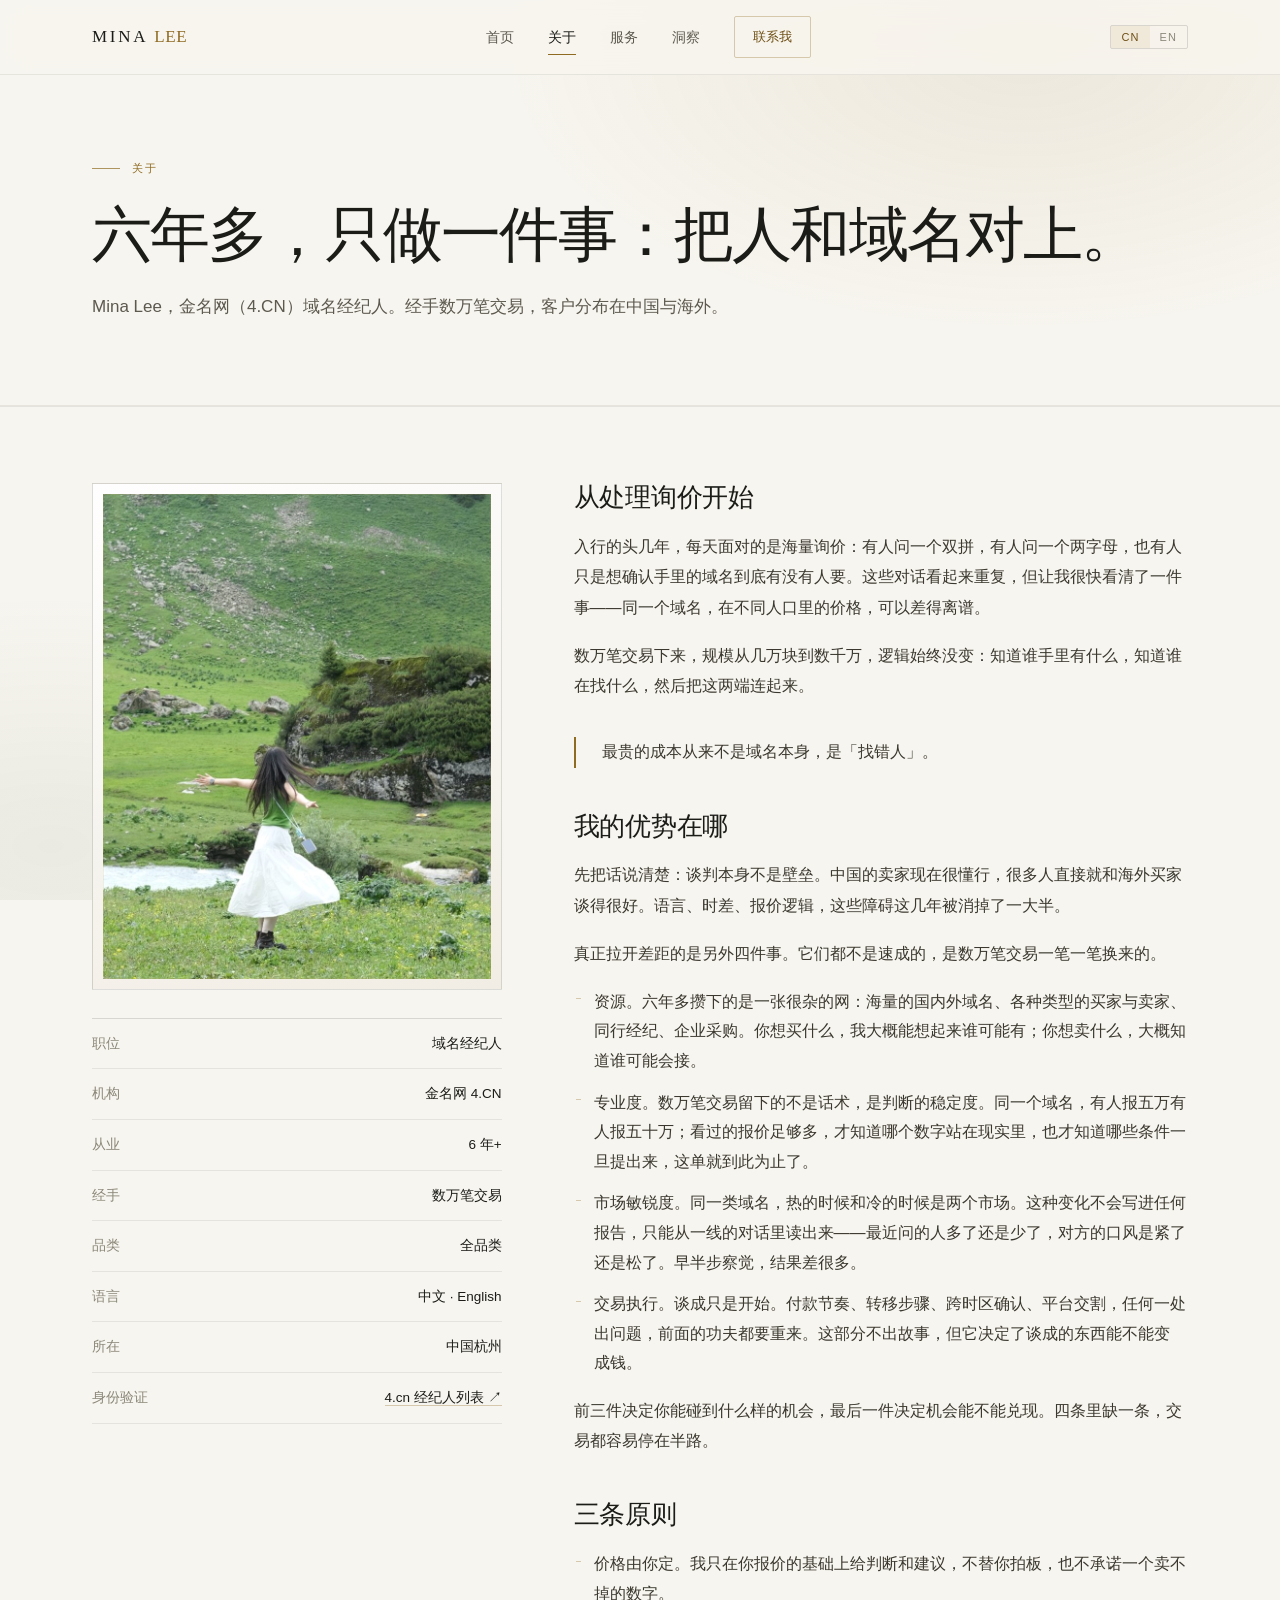
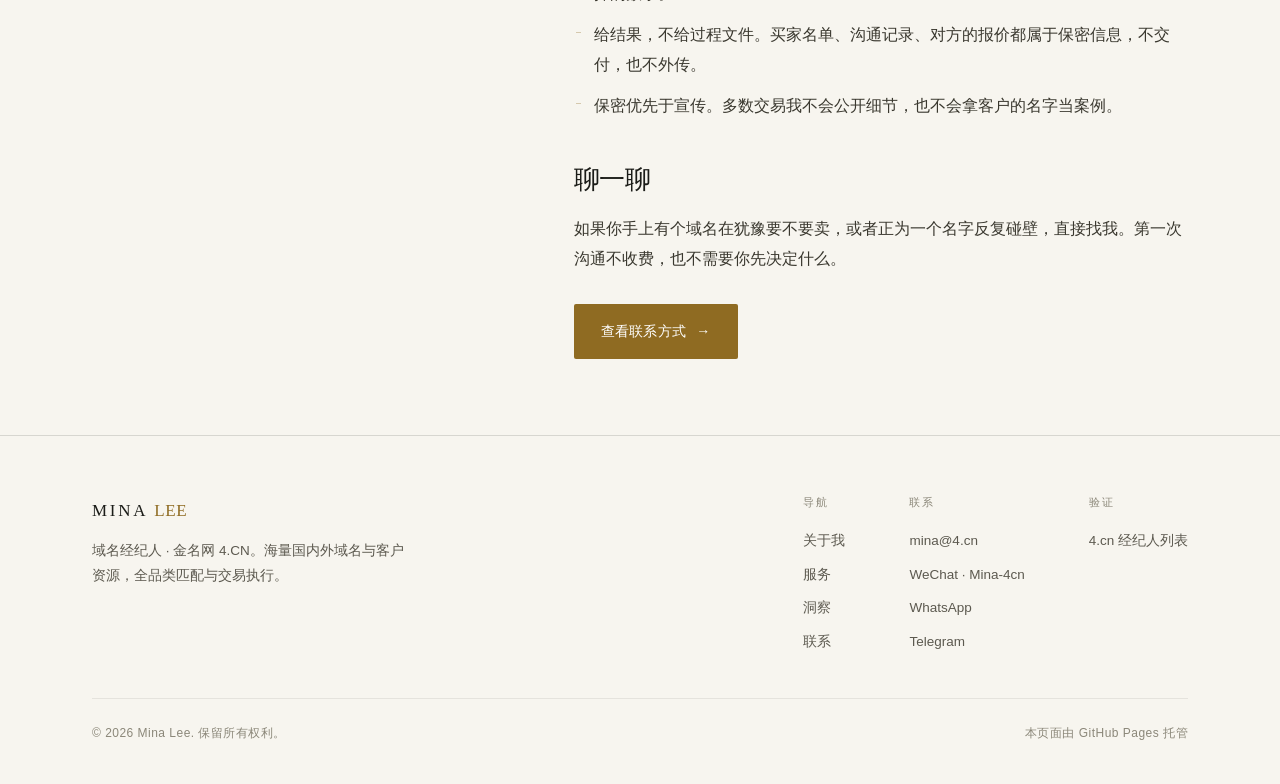
==== commit 01c32ecd: "Broaden the advantage beyond resources; fix unreadable body text Content: - about: the advantage sec" ====
--- a/about.html
+++ b/about.html
@@ -4,7 +4,7 @@
 <meta charset="UTF-8">
 <meta name="viewport" content="width=device-width, initial-scale=1">
 <title>关于 Mina Lee — 金名网 4.CN 域名经纪人</title>
-<meta name="description" content="Mina Lee，金名网（4.cn）域名经纪人，从业六年多，经手数万笔交易。手上海量国内外域名与客户资源，擅长全品类域名的精准匹配与交易协调。">
+<meta name="description" content="Mina Lee，金名网（4.cn）域名经纪人，从业六年多，经手数万笔交易。海量国内外域名与客户资源，擅长全品类域名的匹配、议价与交易执行。">
 <meta name="theme-color" content="#F7F5EF">
 <link rel="canonical" href="https://minalee3.com/about.html">
 <meta property="og:title" content="关于 Mina Lee — 4.CN 域名经纪人">
@@ -50,8 +50,8 @@
   <section class="page-head">
     <div class="wrap">
       <p class="eyebrow" data-zh="关于" data-en="About">关于</p>
-      <h1 data-zh="六年多，只做一件事：把人和域名对上。"
-          data-en="Six-plus years of one thing: putting names in front of people.">六年多，只做一件事：把人和域名对上。</h1>
+      <h1 data-zh="六年多，只做<span class='nw'>一件事</span>：把人和域名对上。"
+          data-en="Six-plus years of one thing: putting names in front of people.">六年多，只做<span class="nw">一件事</span>：把人和域名对上。</h1>
       <p class="lede" data-zh="Mina Lee，金名网（4.CN）域名经纪人。经手数万笔交易，客户分布在中国与海外。"
          data-en="Mina Lee, domain broker at 4.CN. Tens of thousands of transactions handled, with clients in China and abroad.">Mina Lee，金名网（4.CN）域名经纪人。经手数万笔交易，客户分布在中国与海外。</p>
     </div>
@@ -91,8 +91,23 @@
           <h2 data-zh="我的优势在哪" data-en="Where I actually add value">我的优势在哪</h2>
           <p data-zh="先把话说清楚：谈判本身不是壁垒。中国的卖家现在很懂行，很多人直接就和海外买家谈得很好。语言、时差、报价逻辑，这些障碍这几年被消掉了一大半。"
              data-en="Let's be direct: negotiation is not the moat. Chinese sellers today know this market well, and plenty of them deal with overseas buyers directly and effectively. Language, time zones, pricing logic — most of those barriers have eroded.">先把话说清楚：谈判本身不是壁垒。中国的卖家现在很懂行，很多人直接就和海外买家谈得很好。语言、时差、报价逻辑，这些障碍这几年被消掉了一大半。</p>
-          <p data-zh="真正的差别在资源。六年多积累下来的，是一张很杂的网：海量的国内外优质域名、各种类型的买家与卖家、同行经纪、企业采购。你想买什么，我大概率能想起来谁可能有；你想卖什么，我大概率知道谁可能会接。这个「大概率」比任何话术都值钱。"
-             data-en="The difference is resources. What six years buys you is a very mixed network: a large pool of quality domains at home and abroad, buyers and sellers of every kind, fellow brokers, corporate buyers. If you want to buy something, I can usually think of who might hold it; if you want to sell, I usually know who might take it. That &ldquo;usually&rdquo; is worth more than any pitch.">真正的差别在资源。六年多积累下来的，是一张很杂的网：海量的国内外优质域名、各种类型的买家与卖家、同行经纪、企业采购。你想买什么，我大概率能想起来谁可能有；你想卖什么，我大概率知道谁可能会接。这个「大概率」比任何话术都值钱。</p>
+
+          <p data-zh="真正拉开差距的是另外四件事。它们都不是速成的，是数万笔交易一笔一笔换来的。"
+             data-en="What does separate brokers is four other things. None of them is quick to acquire; each was paid for one deal at a time.">真正拉开差距的是另外四件事。它们都不是速成的，是数万笔交易一笔一笔换来的。</p>
+
+          <ul>
+            <li data-zh="资源。六年多攒下的是一张很杂的网：海量的国内外域名、各种类型的买家与卖家、同行经纪、企业采购。你想买什么，我大概能想起来谁可能有；你想卖什么，大概知道谁可能会接。"
+                data-en="Resources. Six years builds a very mixed network — a large pool of quality domains at home and abroad, buyers and sellers of every kind, fellow brokers, corporate buyers. If you want to buy, I can usually name who might hold it; if you want to sell, who might take it."><strong>资源。</strong>六年多攒下的是一张很杂的网：海量的国内外域名、各种类型的买家与卖家、同行经纪、企业采购。你想买什么，我大概能想起来谁可能有；你想卖什么，大概知道谁可能会接。</li>
+            <li data-zh="专业度。数万笔交易留下的不是话术，是判断的稳定度。同一个域名，有人报五万有人报五十万；看过的报价足够多，才知道哪个数字站在现实里，也才知道哪些条件一旦提出来，这单就到此为止了。"
+                data-en="Professionalism. What tens of thousands of deals leave behind is not a script but consistency of judgement. The same name draws a 50,000 quote from one person and 500,000 from another; after enough of them you know which number rests on anything real — and which terms kill the deal the moment they are raised."><strong>专业度。</strong>数万笔交易留下的不是话术，是判断的稳定度。同一个域名，有人报五万有人报五十万；看过的报价足够多，才知道哪个数字站在现实里，也才知道哪些条件一旦提出来，这单就到此为止了。</li>
+            <li data-zh="市场敏锐度。同一类域名，热的时候和冷的时候是两个市场。这种变化不会写进任何报告，只能从一线的对话里读出来——最近问的人多了还是少了，对方的口风是紧了还是松了。早半步察觉，结果差很多。"
+                data-en="Market feel. The same category is two different markets when it is hot and when it is cold. That shift never makes it into a report; it has to be read from conversations — whether more people are asking this month, whether the tone has tightened or eased. Half a step earlier makes a real difference."><strong>市场敏锐度。</strong>同一类域名，热的时候和冷的时候是两个市场。这种变化不会写进任何报告，只能从一线的对话里读出来——最近问的人多了还是少了，对方的口风是紧了还是松了。早半步察觉，结果差很多。</li>
+            <li data-zh="交易执行。谈成只是开始。付款节奏、转移步骤、跨时区确认、平台交割，任何一处出问题，前面的功夫都要重来。这部分不出故事，但它决定了谈成的东西能不能变成钱。"
+                data-en="Execution. Agreeing a price is only the start. Payment sequence, transfer steps, cross-time-zone confirmation, escrow handover — a problem anywhere and the earlier work is redone. It makes no story, but it decides whether the deal becomes money."><strong>交易执行。</strong>谈成只是开始。付款节奏、转移步骤、跨时区确认、平台交割，任何一处出问题，前面的功夫都要重来。这部分不出故事，但它决定了谈成的东西能不能变成钱。</li>
+          </ul>
+
+          <p data-zh="前三件决定你能碰到什么样的机会，最后一件决定机会能不能兑现。四条里缺一条，交易都容易停在半路。"
+             data-en="The first three decide which opportunities reach you. The last decides whether they turn into anything. Take any one away and deals tend to stall halfway.">前三件决定你能碰到什么样的机会，最后一件决定机会能不能兑现。四条里缺一条，交易都容易停在半路。</p>
 
           <h2 data-zh="三条原则" data-en="Three principles">三条原则</h2>
           <ul>
@@ -120,8 +135,8 @@
     <div class="foot-grid">
       <div class="foot-brand">
         <a class="brand" href="index.html">MINA<span>LEE</span></a>
-        <p data-zh="域名经纪人 · 金名网 4.CN。手上海量国内外域名与客户资源，全品类精准匹配与交易协调。"
-           data-en="Domain broker at 4.CN. Deep domain and client resources in China and abroad; matching and coordination across every category.">域名经纪人 · 金名网 4.CN。手上海量国内外域名与客户资源，全品类精准匹配与交易协调。</p>
+        <p data-zh="域名经纪人 · 金名网 4.CN。海量国内外域名与客户资源，全品类匹配与交易执行。"
+           data-en="Domain broker at 4.CN. Deep domain and client resources in China and abroad — matching, negotiation and execution across every category.">域名经纪人 · 金名网 4.CN。海量国内外域名与客户资源，全品类匹配与交易执行。</p>
       </div>
       <div class="foot-links">
         <div class="foot-col">
--- a/assets/style.css
+++ b/assets/style.css
@@ -84,6 +84,46 @@
 
 p { margin: 0 0 1.1em; text-wrap: pretty; }
 
+/* keep a quantity + unit together so CJK line-breaking never splits them */
+.nw { white-space: nowrap; }
+
+/* ---------- article sources ---------- */
+
+.sources {
+  margin: 48px 0 8px;
+  padding-top: 24px;
+  border-top: 1px solid var(--line-soft);
+}
+
+.sources h4 {
+  font-family: var(--sans);
+  font-size: 11px;
+  font-weight: 400;
+  letter-spacing: 0.22em;
+  text-transform: uppercase;
+  color: var(--muted-2);
+  margin: 0 0 16px;
+}
+
+.sources ul {
+  margin: 0 0 14px;
+  padding-left: 16px;
+}
+
+.sources li {
+  font-size: 13px;
+  line-height: 1.8;
+  color: var(--muted);
+  margin-bottom: 6px;
+}
+
+.sources .src-note {
+  font-size: 12px;
+  line-height: 1.7;
+  color: var(--muted-2);
+  margin: 0;
+}
+
 .eyebrow {
   font-family: var(--sans);
   font-size: 11px;
@@ -610,6 +650,8 @@
   gap: 36px;
 }
 
+.talks.two { grid-template-columns: repeat(2, 1fr); gap: 40px 56px; }
+
 .talk {
   border-top: 1px solid var(--line);
   padding-top: 22px;
@@ -897,7 +939,38 @@
 
 .prose h2:first-child { margin-top: 0; }
 
-.prose p { color: #C4C0B7; font-size: 16px; line-height: 1.9; }
+.prose p { color: var(--body); font-size: 16px; line-height: 1.9; }
+
+.prose ul {
+  list-style: none;
+  margin: 0 0 1.1em;
+  padding: 0;
+}
+
+.prose ul li {
+  position: relative;
+  padding-left: 20px;
+  margin-bottom: 12px;
+  font-size: 16px;
+  line-height: 1.85;
+  color: var(--body);
+  text-wrap: pretty;
+}
+
+.prose ul li::before {
+  content: "";
+  position: absolute;
+  left: 2px;
+  top: 0.72em;
+  width: 5px;
+  height: 1px;
+  background: var(--gold-dim);
+}
+
+.prose ul li strong {
+  font-weight: 500;
+  color: var(--text);
+}
 
 .pull {
   font-family: var(--serif);
@@ -979,7 +1052,7 @@
 
 .foot-brand p {
   font-size: 13.5px;
-  color: var(--muted-2);
+  color: var(--muted);
   line-height: 1.8;
   margin: 0;
 }
@@ -1089,4 +1162,5 @@
   .foot-links { gap: 40px; }
   .steps { grid-template-columns: 1fr; }
   .talks { grid-template-columns: 1fr; gap: 28px; }
-}
+  .talks.two { grid-template-columns: 1fr; gap: 28px; }
+}
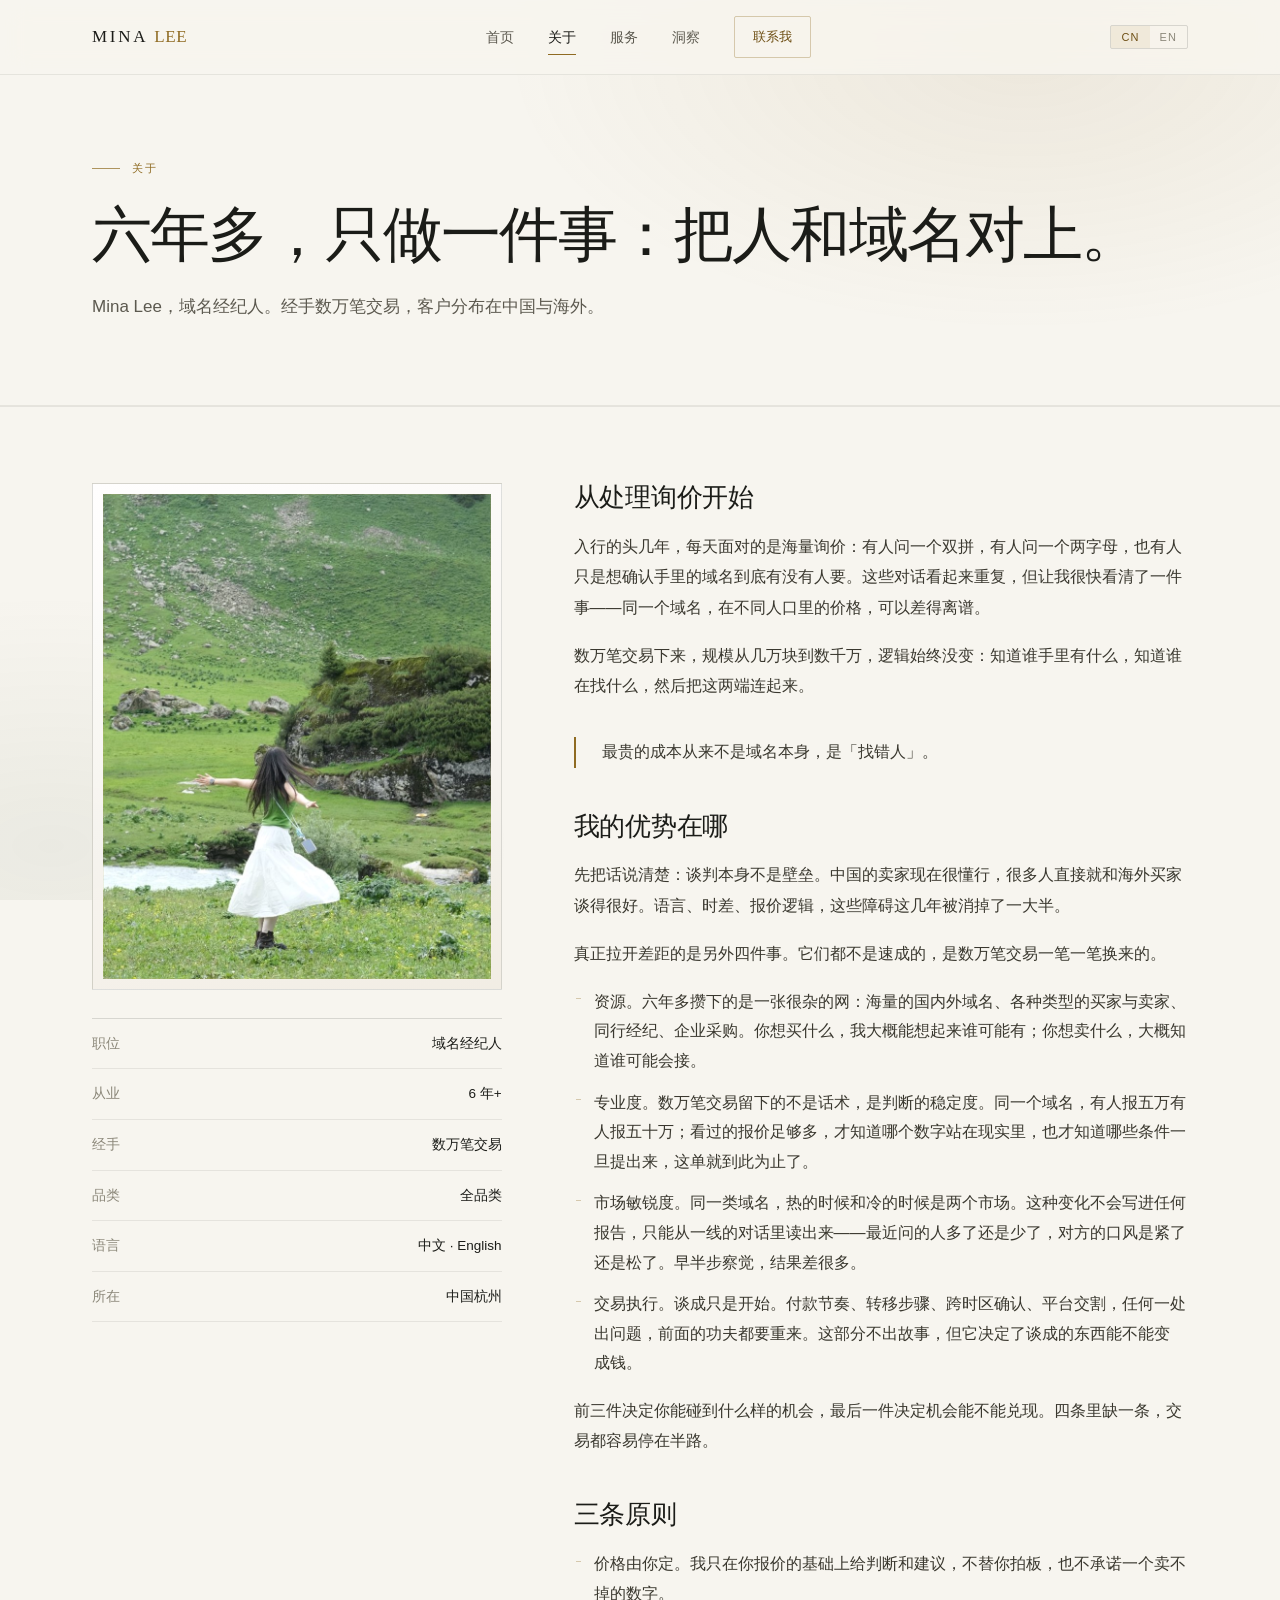
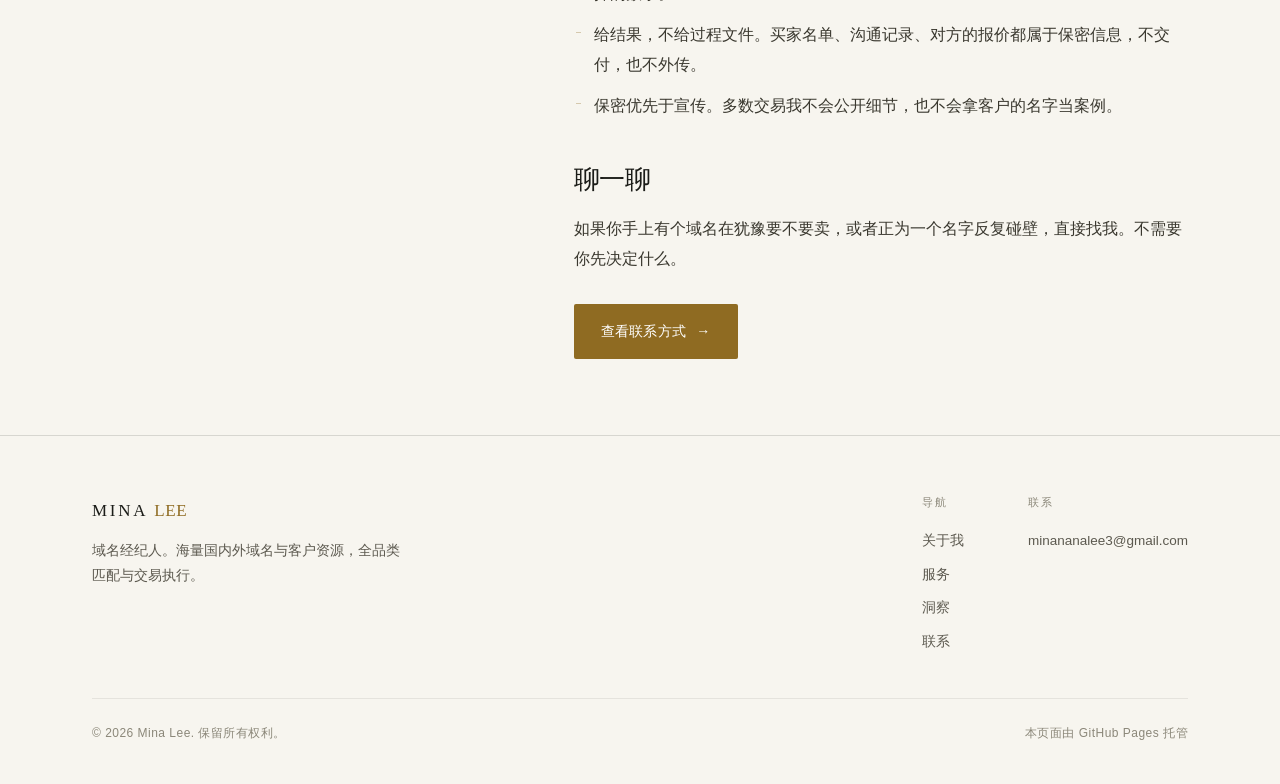
==== commit 7dc9ab3f: "Remove firm references, fee details, the case card and all but one channel Content removals: - every" ====
--- a/about.html
+++ b/about.html
@@ -3,11 +3,11 @@
 <head>
 <meta charset="UTF-8">
 <meta name="viewport" content="width=device-width, initial-scale=1">
-<title>关于 Mina Lee — 金名网 4.CN 域名经纪人</title>
-<meta name="description" content="Mina Lee，金名网（4.cn）域名经纪人，从业六年多，经手数万笔交易。海量国内外域名与客户资源，擅长全品类域名的匹配、议价与交易执行。">
+<title>关于 Mina Lee — 域名经纪人</title>
+<meta name="description" content="Mina Lee，域名经纪人，从业六年多，经手数万笔交易。海量国内外域名与客户资源，擅长全品类域名的匹配、议价与交易执行。">
 <meta name="theme-color" content="#F7F5EF">
 <link rel="canonical" href="https://minalee3.com/about.html">
-<meta property="og:title" content="关于 Mina Lee — 4.CN 域名经纪人">
+<meta property="og:title" content="关于 Mina Lee — 域名经纪人">
 <meta property="og:description" content="从业六年多，经手数万笔交易。手上海量国内外域名与客户资源。">
 <meta property="og:url" content="https://minalee3.com/about.html">
 <meta property="og:site_name" content="Mina Lee">
@@ -15,7 +15,7 @@
 <meta property="og:image" content="https://minalee3.com/assets/og-cover.jpg">
 <meta property="og:image:width" content="1200">
 <meta property="og:image:height" content="630">
-<meta property="og:image:alt" content="Mina Lee — Domain Broker at 4.CN">
+<meta property="og:image:alt" content="Mina Lee — Domain Broker">
 <meta property="og:locale" content="zh_CN">
 <meta property="og:locale:alternate" content="en_US">
 <meta name="twitter:card" content="summary_large_image">
@@ -23,7 +23,7 @@
 <link rel="icon" href="assets/favicon.svg" type="image/svg+xml">
 <link rel="stylesheet" href="assets/style.css">
 </head>
-<body data-title-zh="关于 Mina Lee — 金名网 4.CN 域名经纪人" data-title-en="About Mina Lee — Domain Broker at 4.CN">
+<body data-title-zh="关于 Mina Lee — 域名经纪人" data-title-en="About Mina Lee — Domain Broker">
 
 <header class="site-header">
   <div class="wrap header-inner">
@@ -52,8 +52,8 @@
       <p class="eyebrow" data-zh="关于" data-en="About">关于</p>
       <h1 data-zh="六年多，只做<span class='nw'>一件事</span>：把人和域名对上。"
           data-en="Six-plus years of one thing: putting names in front of people.">六年多，只做<span class="nw">一件事</span>：把人和域名对上。</h1>
-      <p class="lede" data-zh="Mina Lee，金名网（4.CN）域名经纪人。经手数万笔交易，客户分布在中国与海外。"
-         data-en="Mina Lee, domain broker at 4.CN. Tens of thousands of transactions handled, with clients in China and abroad.">Mina Lee，金名网（4.CN）域名经纪人。经手数万笔交易，客户分布在中国与海外。</p>
+      <p class="lede" data-zh="Mina Lee，域名经纪人。经手数万笔交易，客户分布在中国与海外。"
+         data-en="Mina Lee, domain broker. Tens of thousands of transactions handled, with clients in China and abroad.">Mina Lee，域名经纪人。经手数万笔交易，客户分布在中国与海外。</p>
     </div>
   </section>
 
@@ -63,17 +63,15 @@
 
         <aside class="side">
           <div class="portrait-frame">
-            <img src="assets/portrait.jpg" alt="Mina Lee, domain broker at 4.CN" width="800" height="1000">
+            <img src="assets/portrait.jpg" alt="Mina Lee, domain broker" width="800" height="1000">
           </div>
           <dl class="facts">
             <div class="fact"><dt data-zh="职位" data-en="Role">职位</dt><dd data-zh="域名经纪人" data-en="Domain Broker">域名经纪人</dd></div>
-            <div class="fact"><dt data-zh="机构" data-en="Firm">机构</dt><dd>金名网 4.CN</dd></div>
             <div class="fact"><dt data-zh="从业" data-en="Since">从业</dt><dd data-zh="6 年+" data-en="6+ years">6 年+</dd></div>
             <div class="fact"><dt data-zh="经手" data-en="Handled">经手</dt><dd data-zh="数万笔交易" data-en="10,000s of deals">数万笔交易</dd></div>
             <div class="fact"><dt data-zh="品类" data-en="Categories">品类</dt><dd data-zh="全品类" data-en="All categories">全品类</dd></div>
             <div class="fact"><dt data-zh="语言" data-en="Languages">语言</dt><dd data-zh="中文 · English" data-en="Mandarin · English">中文 · English</dd></div>
             <div class="fact"><dt data-zh="所在" data-en="Based in">所在</dt><dd data-zh="中国杭州" data-en="Hangzhou, China">中国杭州</dd></div>
-            <div class="fact"><dt data-zh="身份验证" data-en="Verify">身份验证</dt><dd><a href="https://new.4.cn/escrow/agentlist" target="_blank" rel="noopener" style="border-bottom:1px solid var(--gold-dim);" data-zh="4.cn 经纪人列表 ↗" data-en="4.CN broker list ↗">4.cn 经纪人列表 ↗</a></dd></div>
           </dl>
         </aside>
 
@@ -117,8 +115,8 @@
           </ul>
 
           <h2 data-zh="聊一聊" data-en="Let's talk">聊一聊</h2>
-          <p data-zh="如果你手上有个域名在犹豫要不要卖，或者正为一个名字反复碰壁，直接找我。第一次沟通不收费，也不需要你先决定什么。"
-             data-en="If you're sitting on a name and unsure whether to sell, or you've hit a wall on one you want to buy, just reach out. The first conversation is free and commits you to nothing.">如果你手上有个域名在犹豫要不要卖，或者正为一个名字反复碰壁，直接找我。第一次沟通不收费，也不需要你先决定什么。</p>
+          <p data-zh="如果你手上有个域名在犹豫要不要卖，或者正为一个名字反复碰壁，直接找我。不需要你先决定什么。"
+             data-en="If you're sitting on a name and unsure whether to sell, or you've hit a wall on one you want to buy, just reach out. It commits you to nothing.">如果你手上有个域名在犹豫要不要卖，或者正为一个名字反复碰壁，直接找我。不需要你先决定什么。</p>
           <a class="btn btn-primary" href="contact.html" style="margin-top:12px;">
             <span data-zh="查看联系方式" data-en="Contact details">查看联系方式</span><span class="arw">→</span>
           </a>
@@ -135,8 +133,8 @@
     <div class="foot-grid">
       <div class="foot-brand">
         <a class="brand" href="index.html">MINA<span>LEE</span></a>
-        <p data-zh="域名经纪人 · 金名网 4.CN。海量国内外域名与客户资源，全品类匹配与交易执行。"
-           data-en="Domain broker at 4.CN. Deep domain and client resources in China and abroad — matching, negotiation and execution across every category.">域名经纪人 · 金名网 4.CN。海量国内外域名与客户资源，全品类匹配与交易执行。</p>
+        <p data-zh="域名经纪人。海量国内外域名与客户资源，全品类匹配与交易执行。"
+           data-en="Domain broker. Deep domain and client resources in China and abroad — matching, negotiation and execution across every category.">域名经纪人。海量国内外域名与客户资源，全品类匹配与交易执行。</p>
       </div>
       <div class="foot-links">
         <div class="foot-col">
@@ -148,14 +146,7 @@
         </div>
         <div class="foot-col">
           <h4 data-zh="联系" data-en="Reach me">联系</h4>
-          <a href="mailto:mina@4.cn">mina@4.cn</a>
-          <a href="contact.html">WeChat · Mina-4cn</a>
-          <a href="https://wa.me/8618758298970" target="_blank" rel="noopener">WhatsApp</a>
-          <a href="https://t.me/minalee309" target="_blank" rel="noopener">Telegram</a>
-        </div>
-        <div class="foot-col">
-          <h4 data-zh="验证" data-en="Verify">验证</h4>
-          <a href="https://new.4.cn/escrow/agentlist" target="_blank" rel="noopener" data-zh="4.cn 经纪人列表" data-en="4.CN broker list">4.cn 经纪人列表</a>
+          <a href="mailto:minananalee3@gmail.com">minananalee3@gmail.com</a>
         </div>
       </div>
     </div>
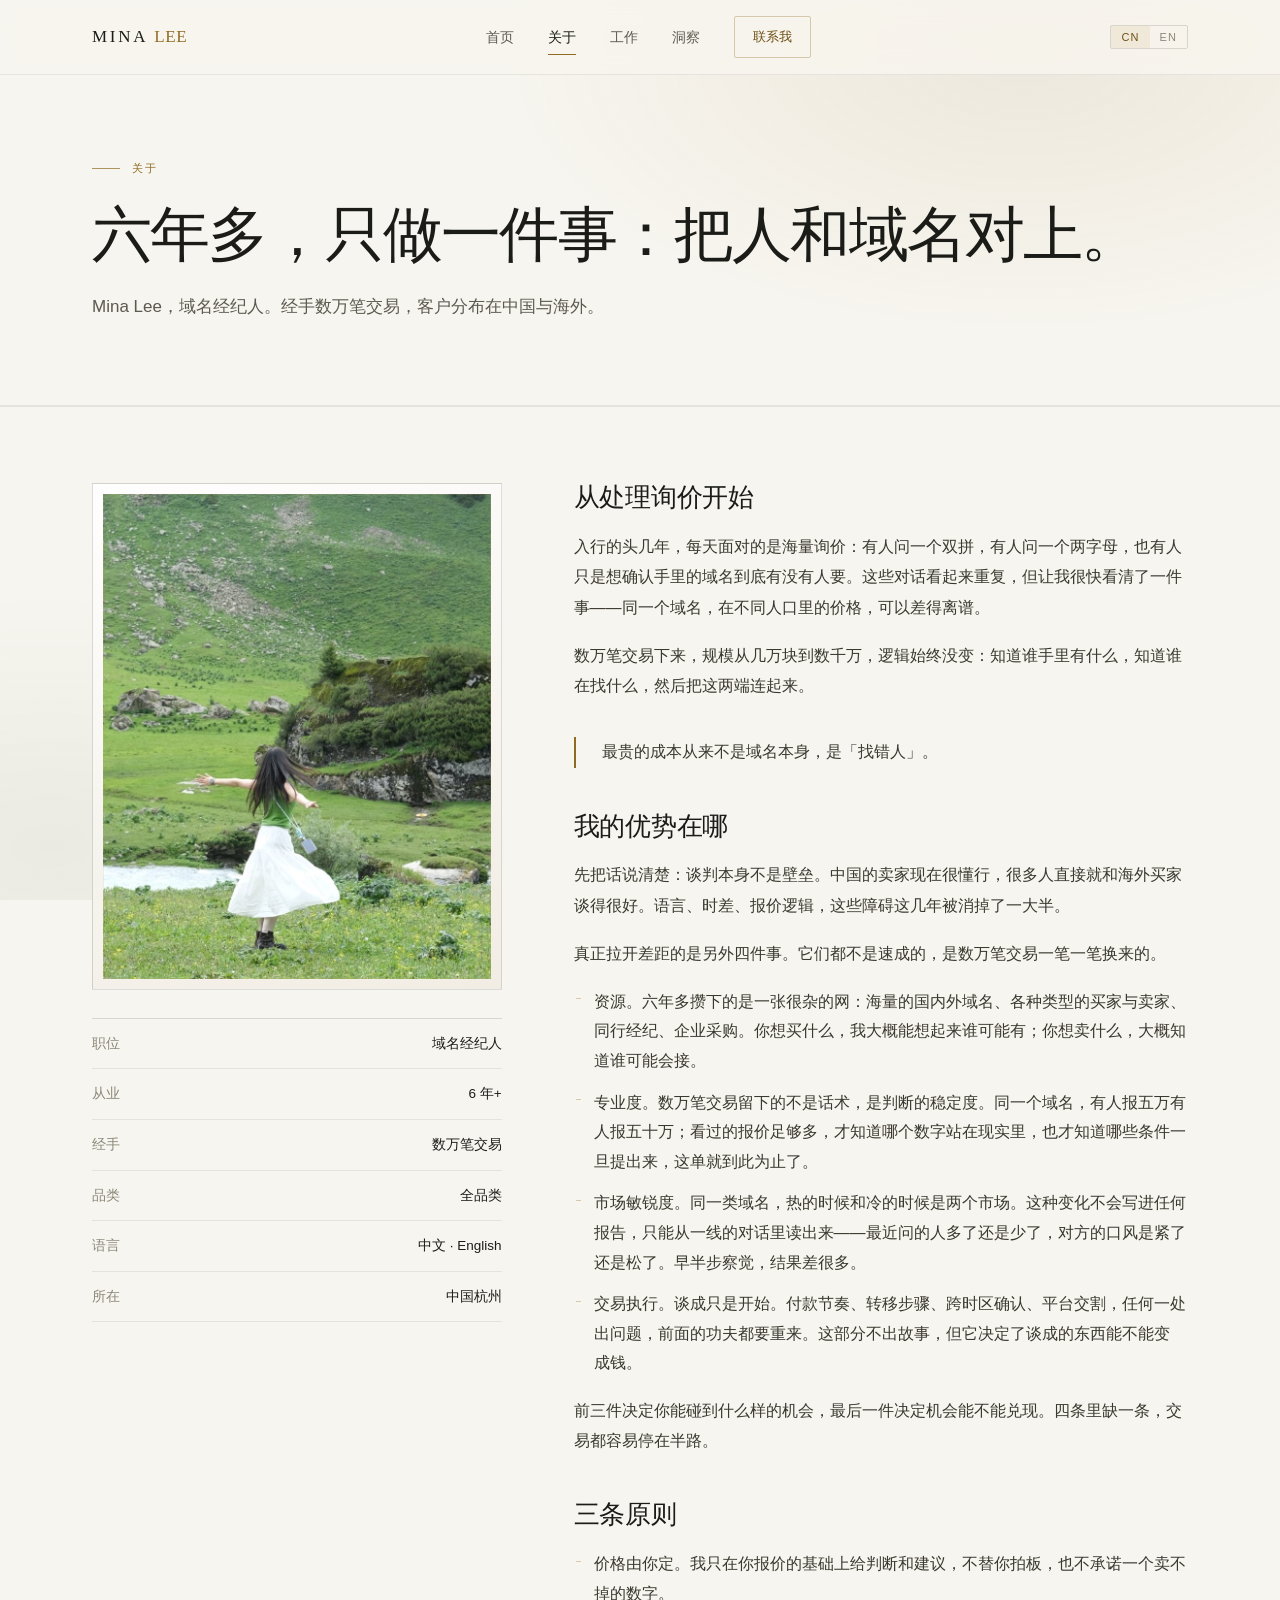
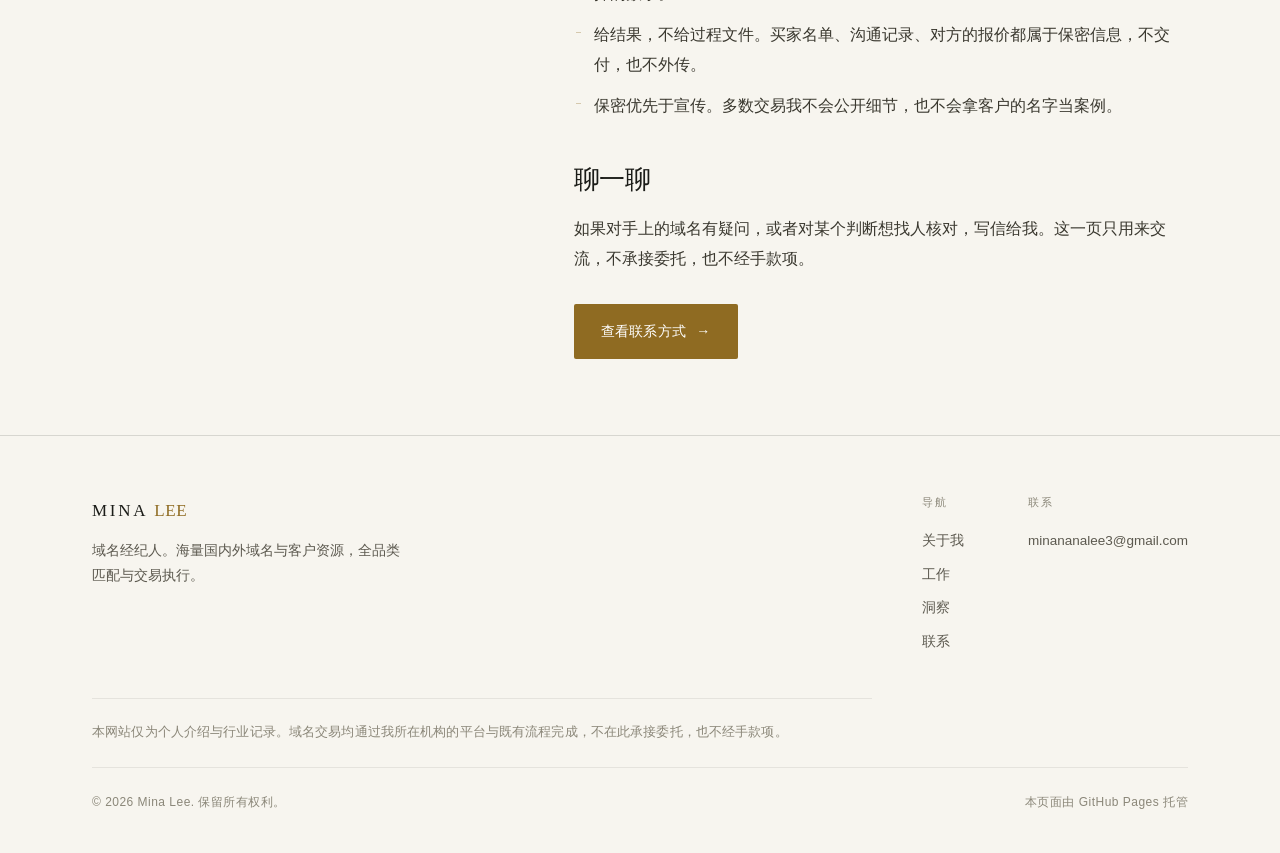
==== commit 29f09078: "Reframe the site as a profile and reading, not a place to place an order The previous wording read a" ====
--- a/about.html
+++ b/about.html
@@ -31,7 +31,7 @@
     <nav class="nav" id="nav">
       <a href="index.html" data-zh="首页" data-en="Home">首页</a>
       <a href="about.html" class="is-current" data-zh="关于" data-en="About">关于</a>
-      <a href="services.html" data-zh="服务" data-en="Services">服务</a>
+      <a href="services.html" data-zh="工作" data-en="Work">工作</a>
       <a href="insights.html" data-zh="洞察" data-en="Insights">洞察</a>
       <a href="contact.html" class="nav-cta" data-zh="联系我" data-en="Get in touch">联系我</a>
     </nav>
@@ -115,8 +115,8 @@
           </ul>
 
           <h2 data-zh="聊一聊" data-en="Let's talk">聊一聊</h2>
-          <p data-zh="如果你手上有个域名在犹豫要不要卖，或者正为一个名字反复碰壁，直接找我。不需要你先决定什么。"
-             data-en="If you're sitting on a name and unsure whether to sell, or you've hit a wall on one you want to buy, just reach out. It commits you to nothing.">如果你手上有个域名在犹豫要不要卖，或者正为一个名字反复碰壁，直接找我。不需要你先决定什么。</p>
+          <p data-zh="如果对手上的域名有疑问，或者对某个判断想找人核对，写信给我。这一页只用来交流，不承接委托，也不经手款项。"
+             data-en="If you have a question about a name, or want a second opinion on a number, write to me. This page is for conversation — no mandates are taken here, and no funds pass through me.">如果对手上的域名有疑问，或者对某个判断想找人核对，写信给我。这一页只用来交流，不承接委托，也不经手款项。</p>
           <a class="btn btn-primary" href="contact.html" style="margin-top:12px;">
             <span data-zh="查看联系方式" data-en="Contact details">查看联系方式</span><span class="arw">→</span>
           </a>
@@ -140,7 +140,7 @@
         <div class="foot-col">
           <h4 data-zh="导航" data-en="Site">导航</h4>
           <a href="about.html" data-zh="关于我" data-en="About">关于我</a>
-          <a href="services.html" data-zh="服务" data-en="Services">服务</a>
+          <a href="services.html" data-zh="工作" data-en="Work">工作</a>
           <a href="insights.html" data-zh="洞察" data-en="Insights">洞察</a>
           <a href="contact.html" data-zh="联系" data-en="Contact">联系</a>
         </div>
@@ -149,6 +149,10 @@
           <a href="mailto:minananalee3@gmail.com">minananalee3@gmail.com</a>
         </div>
       </div>
+    </div>
+    <div class="foot-note">
+      <p data-zh="本网站仅为个人介绍与行业记录。域名交易均通过我所在机构的平台与既有流程完成，不在此承接委托，也不经手款项。"
+         data-en="This site is a personal introduction and a record of industry notes. All domain transactions run through my firm's platform and existing process — no mandates are taken here, and no funds pass through me.">本网站仅为个人介绍与行业记录。域名交易均通过我所在机构的平台与既有流程完成，不在此承接委托，也不经手款项。</p>
     </div>
     <div class="foot-bottom">
       <span>© <span id="yr">2026</span> Mina Lee. <span data-zh="保留所有权利。" data-en="All rights reserved.">保留所有权利。</span></span>
--- a/assets/style.css
+++ b/assets/style.css
@@ -1079,6 +1079,19 @@
 }
 
 .foot-col a:hover { color: var(--gold-soft); }
+
+.foot-note {
+  border-top: 1px solid var(--line-soft);
+  padding-top: 22px;
+  margin: 0 0 22px;
+  max-width: 780px;
+  font-size: 12.5px;
+  line-height: 1.85;
+  color: var(--muted-2);
+  letter-spacing: 0.01em;
+}
+
+.foot-note p { margin: 0; }
 
 .foot-bottom {
   border-top: 1px solid var(--line-soft);
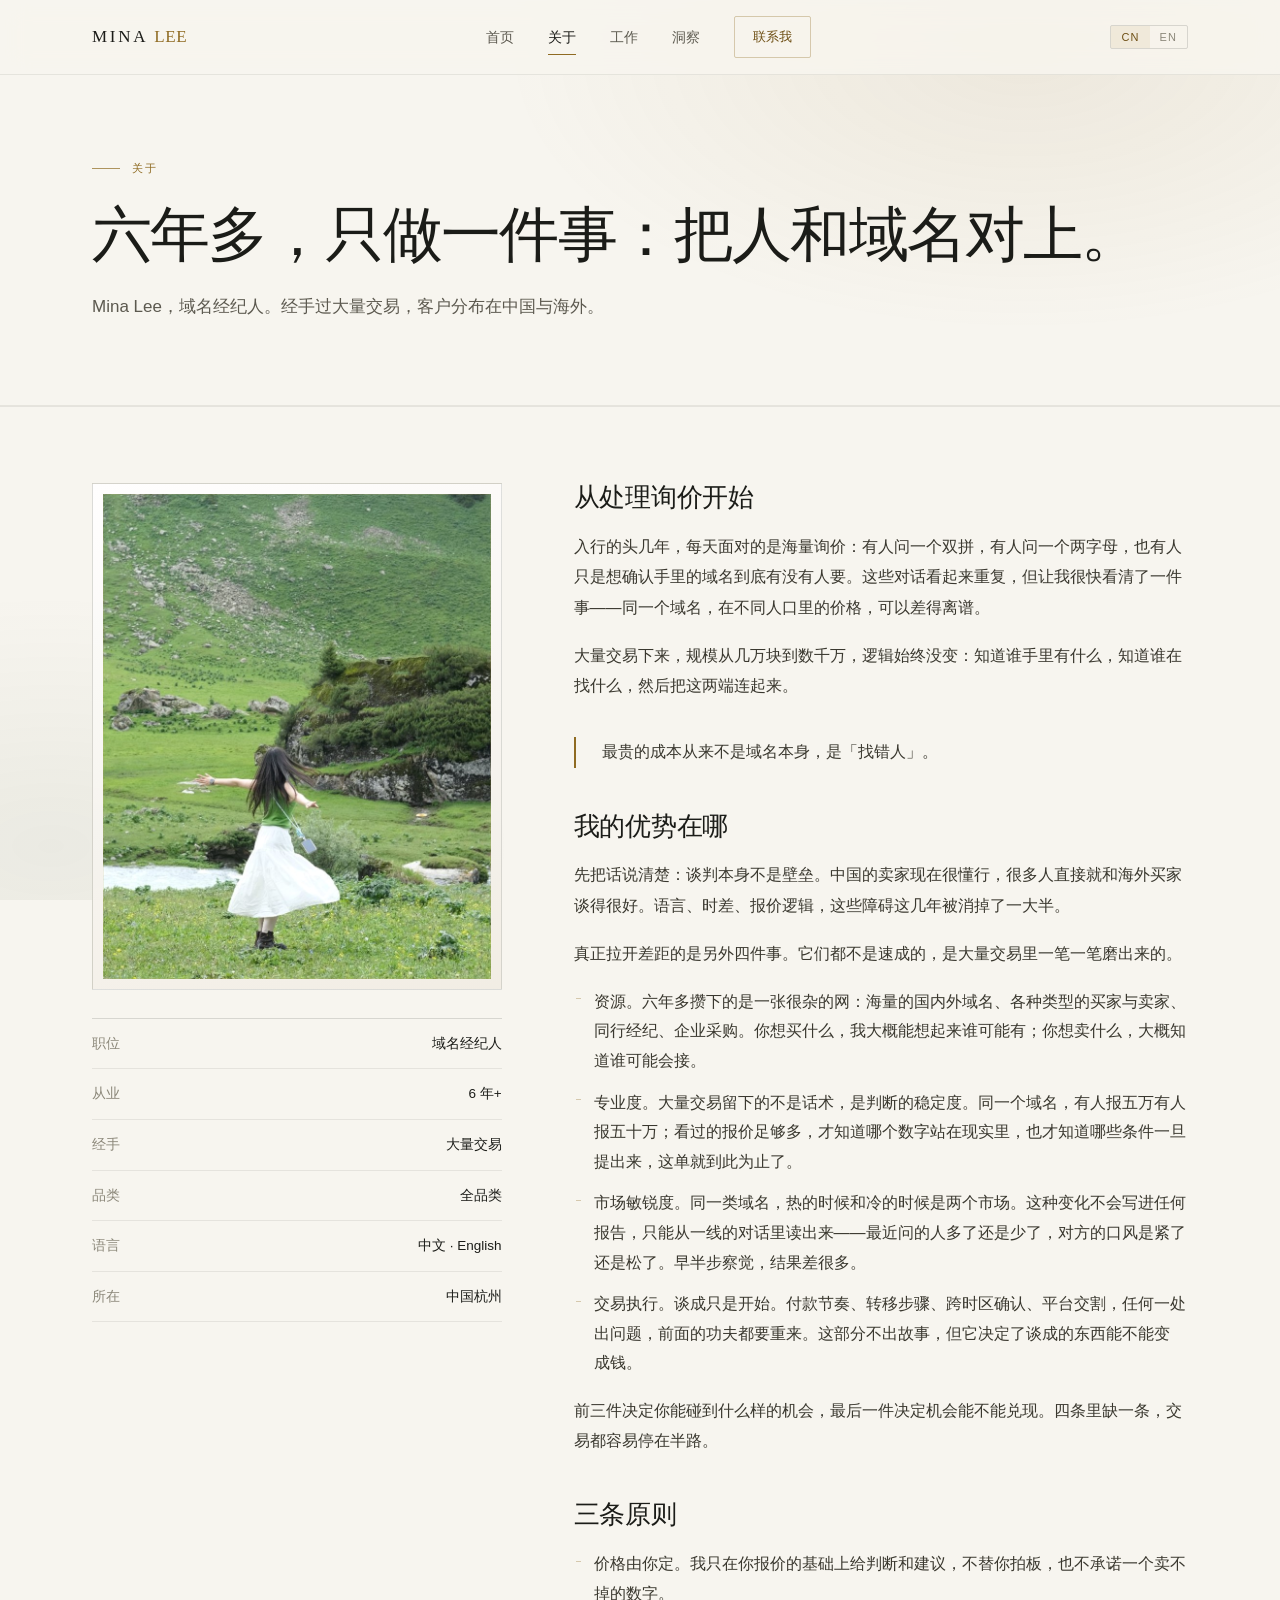
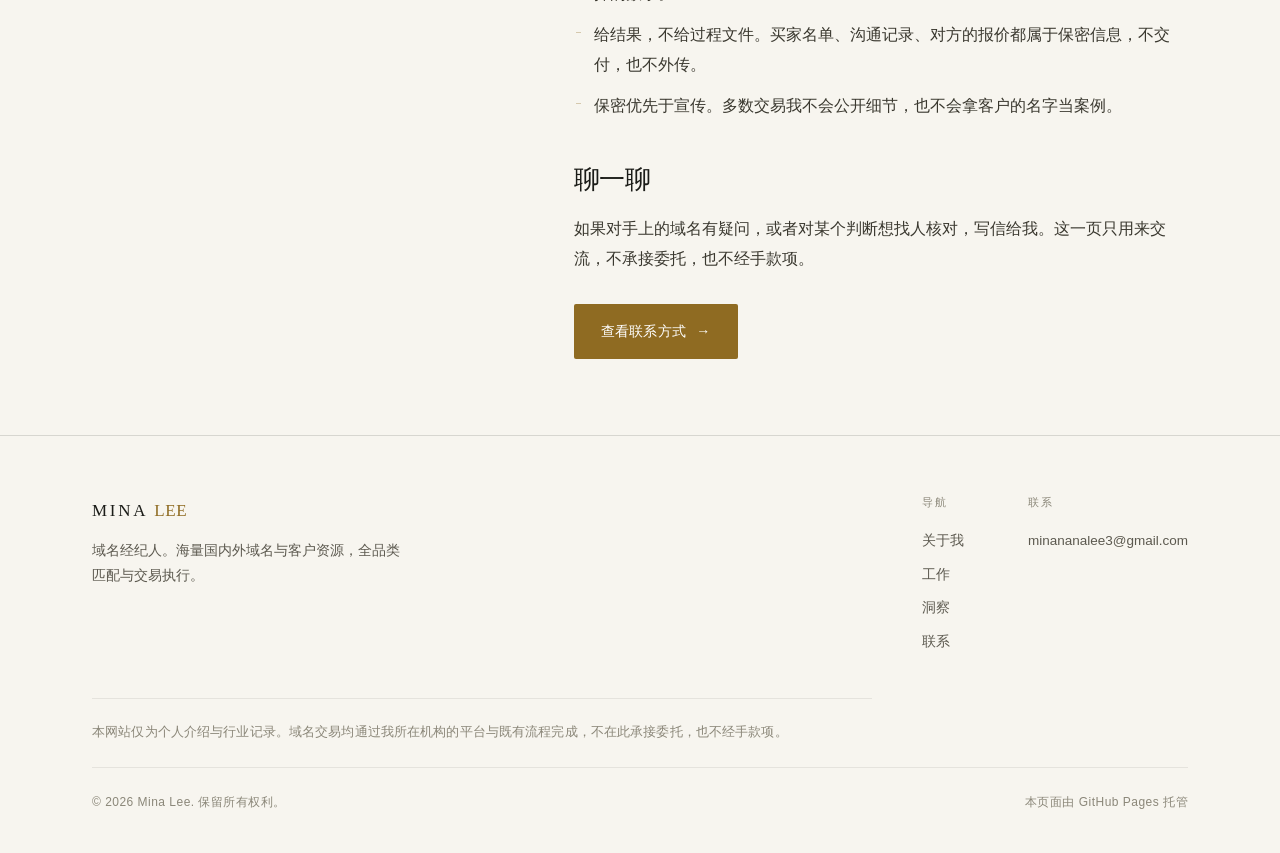
==== commit 5f42d404: "Drop the testimonials and stop quoting a transaction count - index: the client-quote section is gone" ====
--- a/about.html
+++ b/about.html
@@ -4,11 +4,11 @@
 <meta charset="UTF-8">
 <meta name="viewport" content="width=device-width, initial-scale=1">
 <title>关于 Mina Lee — 域名经纪人</title>
-<meta name="description" content="Mina Lee，域名经纪人，从业六年多，经手数万笔交易。海量国内外域名与客户资源，擅长全品类域名的匹配、议价与交易执行。">
+<meta name="description" content="Mina Lee，域名经纪人，从业六年多，经手过大量交易。海量国内外域名与客户资源，擅长全品类域名的匹配、议价与交易执行。">
 <meta name="theme-color" content="#F7F5EF">
 <link rel="canonical" href="https://minalee3.com/about.html">
 <meta property="og:title" content="关于 Mina Lee — 域名经纪人">
-<meta property="og:description" content="从业六年多，经手数万笔交易。手上海量国内外域名与客户资源。">
+<meta property="og:description" content="从业六年多，经手过大量交易。手上海量国内外域名与客户资源。">
 <meta property="og:url" content="https://minalee3.com/about.html">
 <meta property="og:site_name" content="Mina Lee">
 <meta property="og:type" content="website">
@@ -52,8 +52,8 @@
       <p class="eyebrow" data-zh="关于" data-en="About">关于</p>
       <h1 data-zh="六年多，只做<span class='nw'>一件事</span>：把人和域名对上。"
           data-en="Six-plus years of one thing: putting names in front of people.">六年多，只做<span class="nw">一件事</span>：把人和域名对上。</h1>
-      <p class="lede" data-zh="Mina Lee，域名经纪人。经手数万笔交易，客户分布在中国与海外。"
-         data-en="Mina Lee, domain broker. Tens of thousands of transactions handled, with clients in China and abroad.">Mina Lee，域名经纪人。经手数万笔交易，客户分布在中国与海外。</p>
+      <p class="lede" data-zh="Mina Lee，域名经纪人。经手过大量交易，客户分布在中国与海外。"
+         data-en="Mina Lee, domain broker. A large volume of deals behind me, with clients in China and abroad.">Mina Lee，域名经纪人。经手过大量交易，客户分布在中国与海外。</p>
     </div>
   </section>
 
@@ -68,7 +68,7 @@
           <dl class="facts">
             <div class="fact"><dt data-zh="职位" data-en="Role">职位</dt><dd data-zh="域名经纪人" data-en="Domain Broker">域名经纪人</dd></div>
             <div class="fact"><dt data-zh="从业" data-en="Since">从业</dt><dd data-zh="6 年+" data-en="6+ years">6 年+</dd></div>
-            <div class="fact"><dt data-zh="经手" data-en="Handled">经手</dt><dd data-zh="数万笔交易" data-en="10,000s of deals">数万笔交易</dd></div>
+            <div class="fact"><dt data-zh="经手" data-en="Handled">经手</dt><dd data-zh="大量交易" data-en="High deal volume">大量交易</dd></div>
             <div class="fact"><dt data-zh="品类" data-en="Categories">品类</dt><dd data-zh="全品类" data-en="All categories">全品类</dd></div>
             <div class="fact"><dt data-zh="语言" data-en="Languages">语言</dt><dd data-zh="中文 · English" data-en="Mandarin · English">中文 · English</dd></div>
             <div class="fact"><dt data-zh="所在" data-en="Based in">所在</dt><dd data-zh="中国杭州" data-en="Hangzhou, China">中国杭州</dd></div>
@@ -80,8 +80,8 @@
           <p data-zh="入行的头几年，每天面对的是海量询价：有人问一个双拼，有人问一个两字母，也有人只是想确认手里的域名到底有没有人要。这些对话看起来重复，但让我很快看清了一件事——同一个域名，在不同人口里的价格，可以差得离谱。"
              data-en="My first years were spent in the inbox: quote requests for pinyin names, two-letter .coms, and plenty of owners simply asking whether anyone wanted their name at all. Repetitive as it was, it taught me one thing fast — the same domain can carry wildly different prices depending on who is asking.">入行的头几年，每天面对的是海量询价：有人问一个双拼，有人问一个两字母，也有人只是想确认手里的域名到底有没有人要。这些对话看起来重复，但让我很快看清了一件事——同一个域名，在不同人口里的价格，可以差得离谱。</p>
 
-          <p data-zh="数万笔交易下来，规模从几万块到数千万，逻辑始终没变：知道谁手里有什么，知道谁在找什么，然后把这两端连起来。"
-             data-en="Tens of thousands of transactions later, from tens of thousands of RMB to the tens of millions, the logic hasn't changed: know who holds what, know who is looking for what, and connect the two.">数万笔交易下来，规模从几万块到数千万，逻辑始终没变：知道谁手里有什么，知道谁在找什么，然后把这两端连起来。</p>
+          <p data-zh="大量交易下来，规模从几万块到数千万，逻辑始终没变：知道谁手里有什么，知道谁在找什么，然后把这两端连起来。"
+             data-en="After a large volume of deals, from tens of thousands of RMB to the tens of millions, the logic hasn't changed: know who holds what, know who is looking for what, and connect the two.">大量交易下来，规模从几万块到数千万，逻辑始终没变：知道谁手里有什么，知道谁在找什么，然后把这两端连起来。</p>
 
           <p class="pull" data-zh="最贵的成本从来不是域名本身，是「找错人」。"
              data-en="The most expensive thing in a domain deal is never the domain. It's looking in the wrong place.">最贵的成本从来不是域名本身，是「找错人」。</p>
@@ -90,14 +90,14 @@
           <p data-zh="先把话说清楚：谈判本身不是壁垒。中国的卖家现在很懂行，很多人直接就和海外买家谈得很好。语言、时差、报价逻辑，这些障碍这几年被消掉了一大半。"
              data-en="Let's be direct: negotiation is not the moat. Chinese sellers today know this market well, and plenty of them deal with overseas buyers directly and effectively. Language, time zones, pricing logic — most of those barriers have eroded.">先把话说清楚：谈判本身不是壁垒。中国的卖家现在很懂行，很多人直接就和海外买家谈得很好。语言、时差、报价逻辑，这些障碍这几年被消掉了一大半。</p>
 
-          <p data-zh="真正拉开差距的是另外四件事。它们都不是速成的，是数万笔交易一笔一笔换来的。"
-             data-en="What does separate brokers is four other things. None of them is quick to acquire; each was paid for one deal at a time.">真正拉开差距的是另外四件事。它们都不是速成的，是数万笔交易一笔一笔换来的。</p>
+          <p data-zh="真正拉开差距的是另外四件事。它们都不是速成的，是大量交易里一笔一笔磨出来的。"
+             data-en="What does separate brokers is four other things. None of them is quick to acquire; each was paid for one deal at a time.">真正拉开差距的是另外四件事。它们都不是速成的，是大量交易里一笔一笔磨出来的。</p>
 
           <ul>
             <li data-zh="资源。六年多攒下的是一张很杂的网：海量的国内外域名、各种类型的买家与卖家、同行经纪、企业采购。你想买什么，我大概能想起来谁可能有；你想卖什么，大概知道谁可能会接。"
                 data-en="Resources. Six years builds a very mixed network — a large pool of quality domains at home and abroad, buyers and sellers of every kind, fellow brokers, corporate buyers. If you want to buy, I can usually name who might hold it; if you want to sell, who might take it."><strong>资源。</strong>六年多攒下的是一张很杂的网：海量的国内外域名、各种类型的买家与卖家、同行经纪、企业采购。你想买什么，我大概能想起来谁可能有；你想卖什么，大概知道谁可能会接。</li>
-            <li data-zh="专业度。数万笔交易留下的不是话术，是判断的稳定度。同一个域名，有人报五万有人报五十万；看过的报价足够多，才知道哪个数字站在现实里，也才知道哪些条件一旦提出来，这单就到此为止了。"
-                data-en="Professionalism. What tens of thousands of deals leave behind is not a script but consistency of judgement. The same name draws a 50,000 quote from one person and 500,000 from another; after enough of them you know which number rests on anything real — and which terms kill the deal the moment they are raised."><strong>专业度。</strong>数万笔交易留下的不是话术，是判断的稳定度。同一个域名，有人报五万有人报五十万；看过的报价足够多，才知道哪个数字站在现实里，也才知道哪些条件一旦提出来，这单就到此为止了。</li>
+            <li data-zh="专业度。大量交易留下的不是话术，是判断的稳定度。同一个域名，有人报五万有人报五十万；看过的报价足够多，才知道哪个数字站在现实里，也才知道哪些条件一旦提出来，这单就到此为止了。"
+                data-en="Professionalism. What a large volume of deals leaves behind is not a script but consistency of judgement. The same name draws a 50,000 quote from one person and 500,000 from another; after enough of them you know which number rests on anything real — and which terms kill the deal the moment they are raised."><strong>专业度。</strong>大量交易留下的不是话术，是判断的稳定度。同一个域名，有人报五万有人报五十万；看过的报价足够多，才知道哪个数字站在现实里，也才知道哪些条件一旦提出来，这单就到此为止了。</li>
             <li data-zh="市场敏锐度。同一类域名，热的时候和冷的时候是两个市场。这种变化不会写进任何报告，只能从一线的对话里读出来——最近问的人多了还是少了，对方的口风是紧了还是松了。早半步察觉，结果差很多。"
                 data-en="Market feel. The same category is two different markets when it is hot and when it is cold. That shift never makes it into a report; it has to be read from conversations — whether more people are asking this month, whether the tone has tightened or eased. Half a step earlier makes a real difference."><strong>市场敏锐度。</strong>同一类域名，热的时候和冷的时候是两个市场。这种变化不会写进任何报告，只能从一线的对话里读出来——最近问的人多了还是少了，对方的口风是紧了还是松了。早半步察觉，结果差很多。</li>
             <li data-zh="交易执行。谈成只是开始。付款节奏、转移步骤、跨时区确认、平台交割，任何一处出问题，前面的功夫都要重来。这部分不出故事，但它决定了谈成的东西能不能变成钱。"
--- a/assets/style.css
+++ b/assets/style.css
@@ -669,35 +669,6 @@
   line-height: 1.8;
 }
 
-/* ---------- Quotes ---------- */
-
-.quotes {
-  display: grid;
-  grid-template-columns: repeat(2, 1fr);
-  gap: 24px;
-}
-
-.quote {
-  border-left: 2px solid var(--gold-dim);
-  padding: 6px 0 6px 28px;
-}
-
-.quote p {
-  font-family: var(--serif);
-  font-size: 19px;
-  line-height: 1.65;
-  color: var(--text);
-  margin-bottom: 18px;
-}
-
-.quote cite {
-  font-style: normal;
-  font-size: 12.5px;
-  color: var(--muted-2);
-  letter-spacing: 0.08em;
-  text-transform: uppercase;
-}
-
 /* ---------- List rows (insights) ---------- */
 
 .rows { border-top: 1px solid var(--line); }
@@ -1132,7 +1103,6 @@
   .svc-grid { grid-template-columns: 1fr; }
   .cases { grid-template-columns: 1fr; }
   .steps { grid-template-columns: repeat(2, 1fr); gap: 32px; }
-  .quotes { grid-template-columns: 1fr; }
   .about-grid { grid-template-columns: 1fr; gap: 48px; }
   .about-grid .side { position: static; }
   .contact-grid { grid-template-columns: 1fr; gap: 44px; }
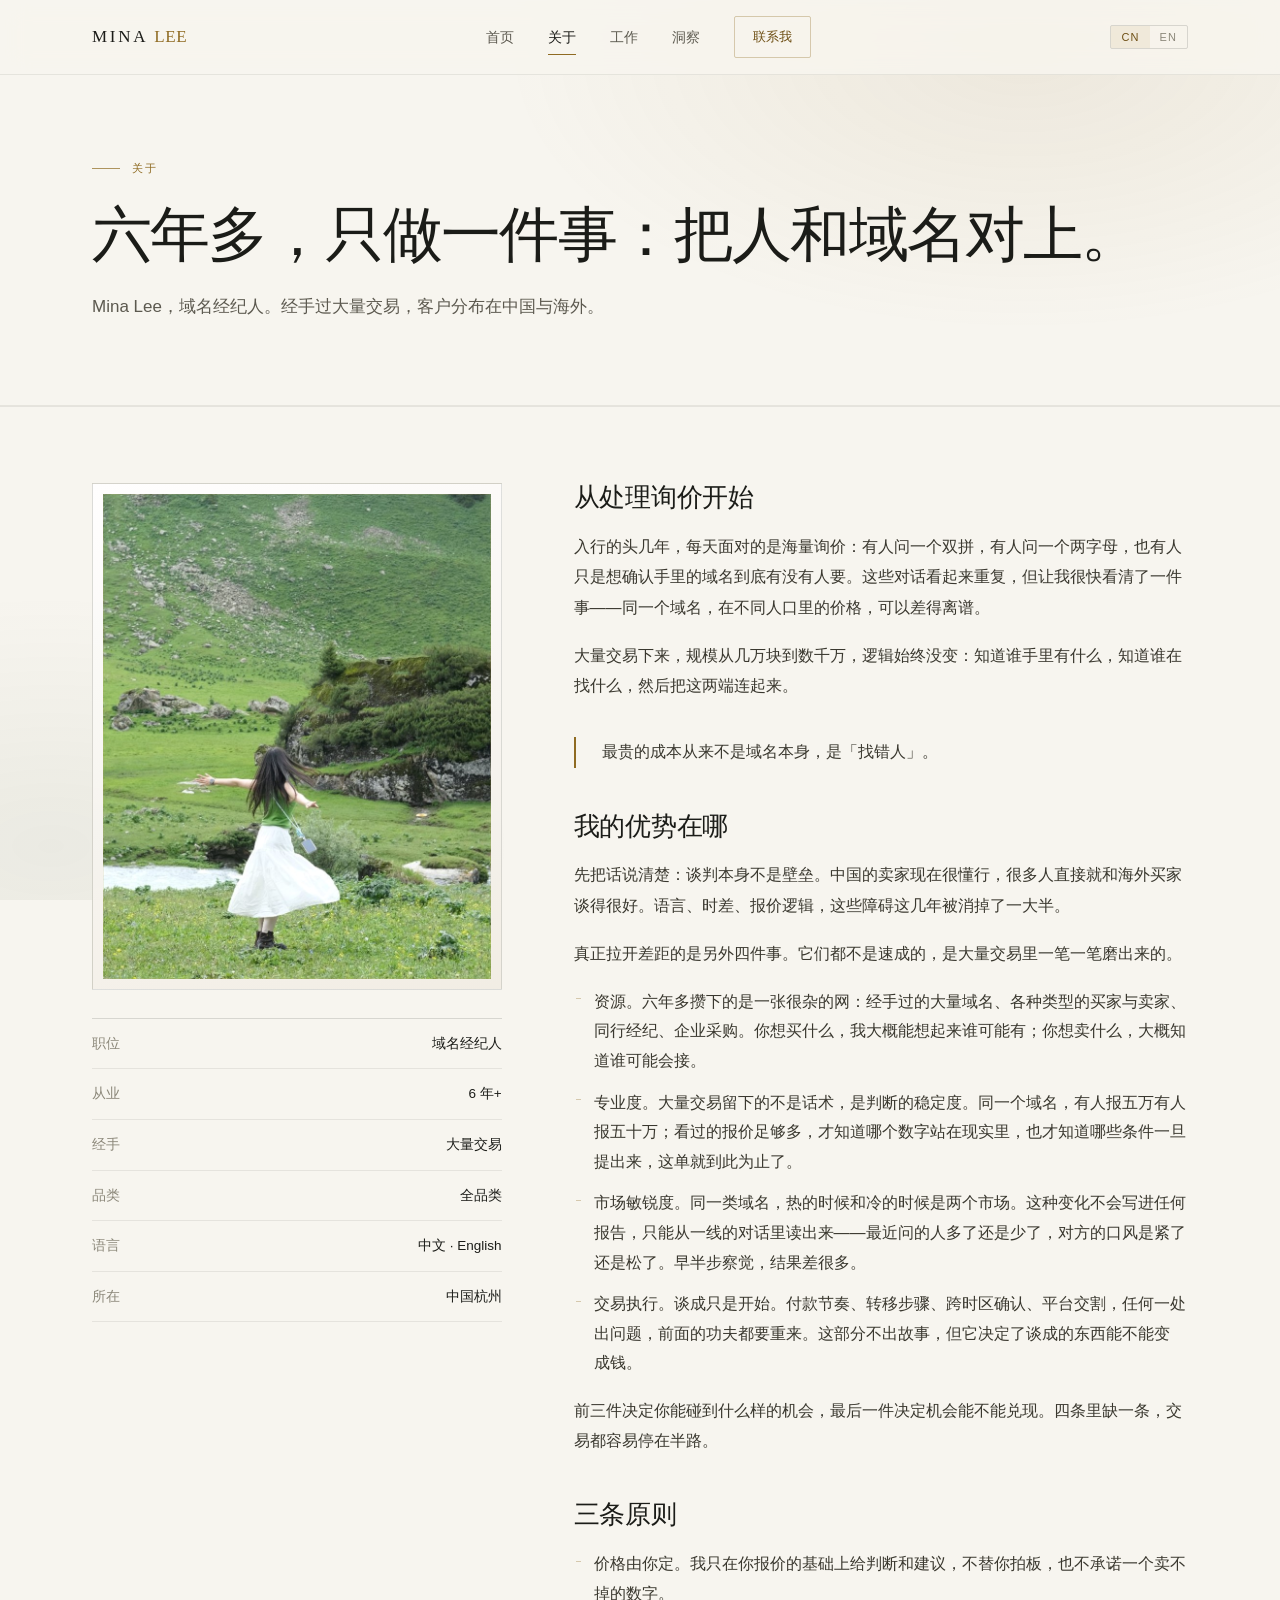
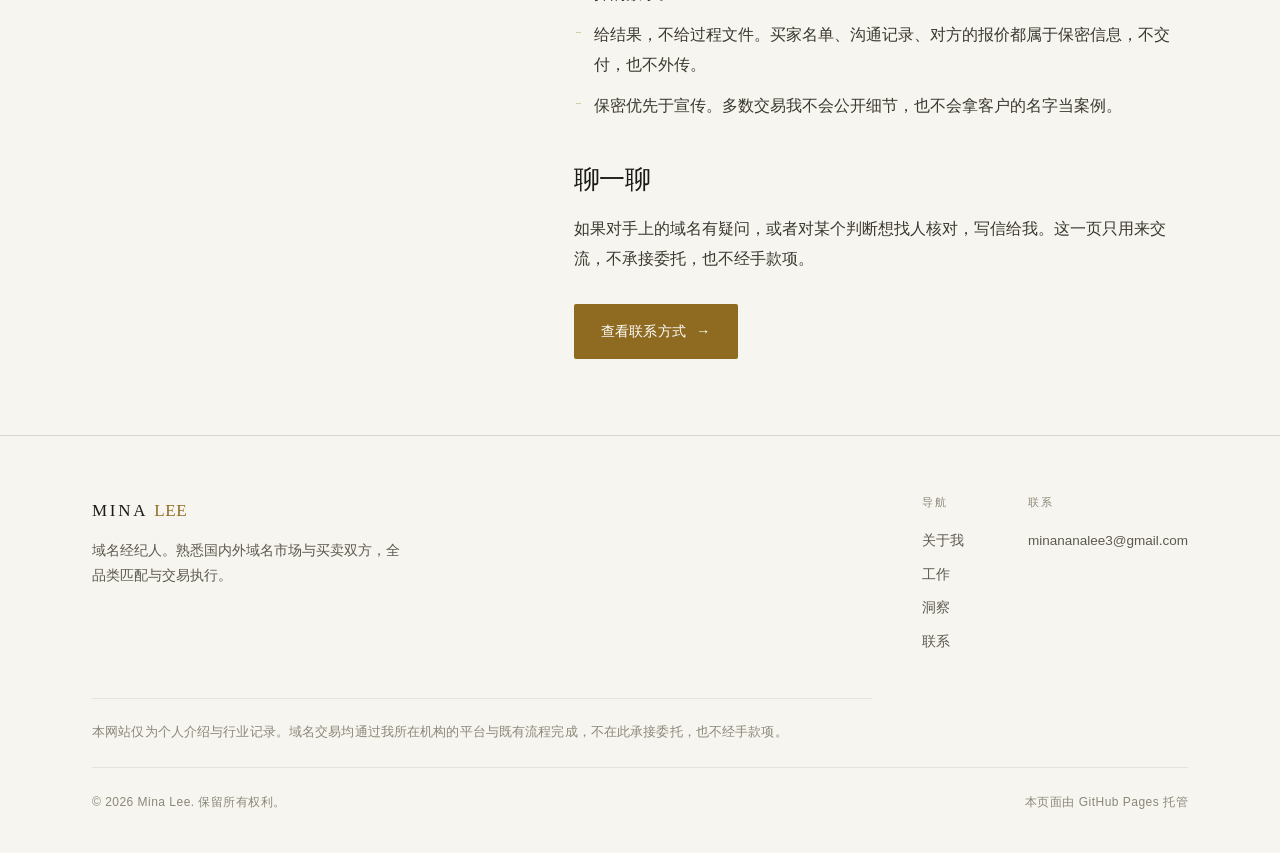
==== commit 06af7df5: "Stop describing the resource base as a domain holding '海量国内外域名与客户资源' can be read as a personal portf" ====
--- a/about.html
+++ b/about.html
@@ -4,11 +4,11 @@
 <meta charset="UTF-8">
 <meta name="viewport" content="width=device-width, initial-scale=1">
 <title>关于 Mina Lee — 域名经纪人</title>
-<meta name="description" content="Mina Lee，域名经纪人，从业六年多，经手过大量交易。海量国内外域名与客户资源，擅长全品类域名的匹配、议价与交易执行。">
+<meta name="description" content="Mina Lee，域名经纪人，从业六年多，经手过大量交易。熟悉国内外域名市场与买卖双方，擅长全品类域名的匹配、议价与交易执行。">
 <meta name="theme-color" content="#F7F5EF">
 <link rel="canonical" href="https://minalee3.com/about.html">
 <meta property="og:title" content="关于 Mina Lee — 域名经纪人">
-<meta property="og:description" content="从业六年多，经手过大量交易。手上海量国内外域名与客户资源。">
+<meta property="og:description" content="从业六年多，经手过大量交易。熟悉国内外域名市场与买卖双方。">
 <meta property="og:url" content="https://minalee3.com/about.html">
 <meta property="og:site_name" content="Mina Lee">
 <meta property="og:type" content="website">
@@ -94,8 +94,8 @@
              data-en="What does separate brokers is four other things. None of them is quick to acquire; each was paid for one deal at a time.">真正拉开差距的是另外四件事。它们都不是速成的，是大量交易里一笔一笔磨出来的。</p>
 
           <ul>
-            <li data-zh="资源。六年多攒下的是一张很杂的网：海量的国内外域名、各种类型的买家与卖家、同行经纪、企业采购。你想买什么，我大概能想起来谁可能有；你想卖什么，大概知道谁可能会接。"
-                data-en="Resources. Six years builds a very mixed network — a large pool of quality domains at home and abroad, buyers and sellers of every kind, fellow brokers, corporate buyers. If you want to buy, I can usually name who might hold it; if you want to sell, who might take it."><strong>资源。</strong>六年多攒下的是一张很杂的网：海量的国内外域名、各种类型的买家与卖家、同行经纪、企业采购。你想买什么，我大概能想起来谁可能有；你想卖什么，大概知道谁可能会接。</li>
+            <li data-zh="资源。六年多攒下的是一张很杂的网：经手过的大量域名、各种类型的买家与卖家、同行经纪、企业采购。你想买什么，我大概能想起来谁可能有；你想卖什么，大概知道谁可能会接。"
+                data-en="Resources. Six years builds a very mixed network — a great many names seen at home and abroad, buyers and sellers of every kind, fellow brokers, corporate buyers. If you want to buy, I can usually name who might hold it; if you want to sell, who might take it."><strong>资源。</strong>六年多攒下的是一张很杂的网：经手过的大量域名、各种类型的买家与卖家、同行经纪、企业采购。你想买什么，我大概能想起来谁可能有；你想卖什么，大概知道谁可能会接。</li>
             <li data-zh="专业度。大量交易留下的不是话术，是判断的稳定度。同一个域名，有人报五万有人报五十万；看过的报价足够多，才知道哪个数字站在现实里，也才知道哪些条件一旦提出来，这单就到此为止了。"
                 data-en="Professionalism. What a large volume of deals leaves behind is not a script but consistency of judgement. The same name draws a 50,000 quote from one person and 500,000 from another; after enough of them you know which number rests on anything real — and which terms kill the deal the moment they are raised."><strong>专业度。</strong>大量交易留下的不是话术，是判断的稳定度。同一个域名，有人报五万有人报五十万；看过的报价足够多，才知道哪个数字站在现实里，也才知道哪些条件一旦提出来，这单就到此为止了。</li>
             <li data-zh="市场敏锐度。同一类域名，热的时候和冷的时候是两个市场。这种变化不会写进任何报告，只能从一线的对话里读出来——最近问的人多了还是少了，对方的口风是紧了还是松了。早半步察觉，结果差很多。"
@@ -133,8 +133,8 @@
     <div class="foot-grid">
       <div class="foot-brand">
         <a class="brand" href="index.html">MINA<span>LEE</span></a>
-        <p data-zh="域名经纪人。海量国内外域名与客户资源，全品类匹配与交易执行。"
-           data-en="Domain broker. Deep domain and client resources in China and abroad — matching, negotiation and execution across every category.">域名经纪人。海量国内外域名与客户资源，全品类匹配与交易执行。</p>
+        <p data-zh="域名经纪人。熟悉国内外域名市场与买卖双方，全品类匹配与交易执行。"
+           data-en="Domain broker. At home in the market and its buyers and sellers, here and abroad — matching, negotiation and execution across every category.">域名经纪人。熟悉国内外域名市场与买卖双方，全品类匹配与交易执行。</p>
       </div>
       <div class="foot-links">
         <div class="foot-col">
